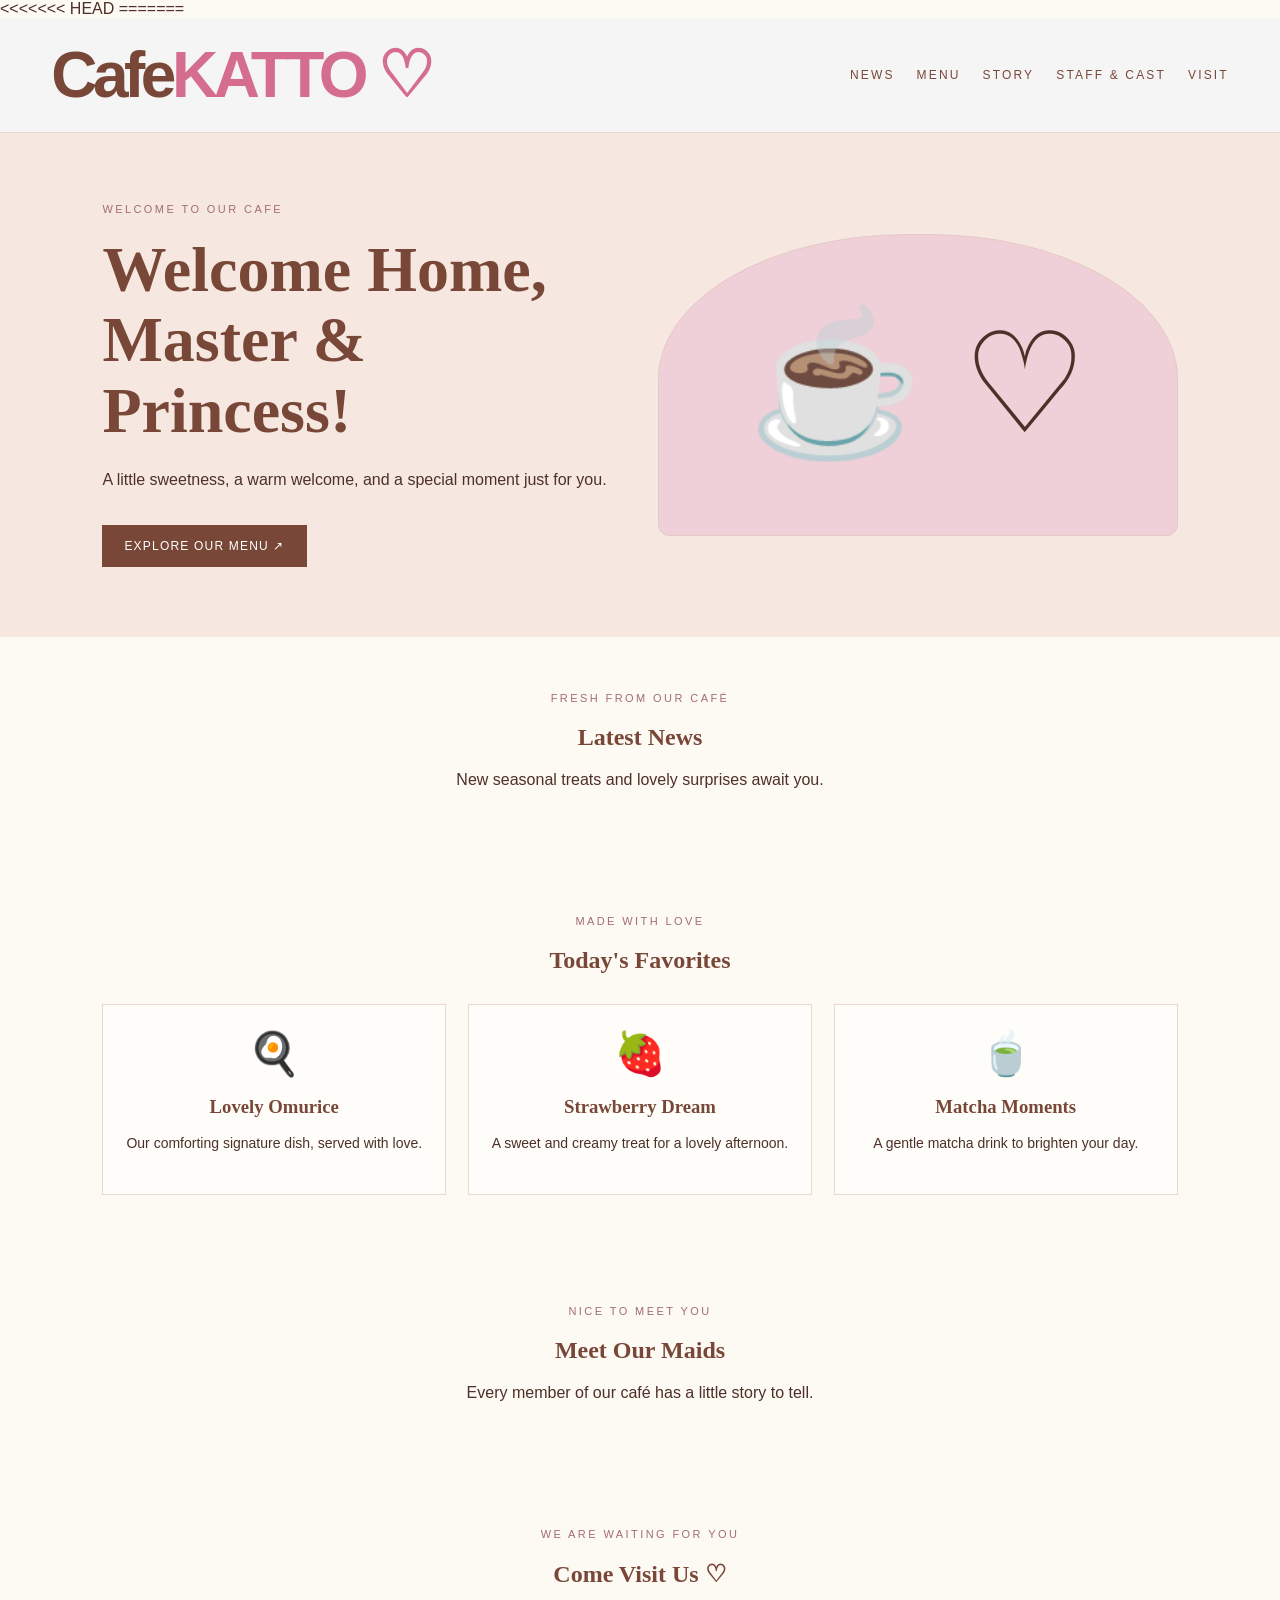
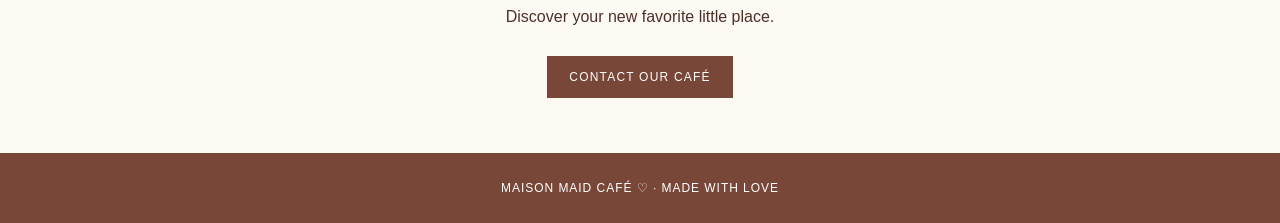
==== index.html @ cae7f797 "Merge branch 'main' of https://github.com/yauraa/Cafe-Blessing # Conflicts: #	index.html" ====
<!DOCTYPE html>
<html lang="en">
<<<<<<< HEAD
  <head>
    <meta charset="UTF-8" />
    <meta http-equiv="X-UA-Compatible" content="IE=edge" />
    <meta name="viewport" content="width=device-width, initial-scale=1.0" />
    <title>Cafe KATTO</title>
=======
<head>
  <meta charset="UTF-8">
  <meta name="viewport" content="width=device-width, initial-scale=1">
  <title>Cafe KATTO — Maid Cafe</title>
  <style>
    :root {
      --cream: #fdf9f3;
      --brown: #784738;
      --pink: #edb7c9;
      --ink: #4d3027;
    }
>>>>>>> 64b0ddad2d485e3324c9fe6bdded0b5579378b98

    * { margin: 0;
  padding: 0;
  box-sizing: border-box;
  outline: none;
  border: none;
  text-decoration: none; }

    html { scroll-behavior: smooth;
    scroll-padding-top: 110px; }

    body {
      margin: 0;
      background: var(--cream);
      color: var(--ink);
      font-family: "Helvetica Neue", Arial, sans-serif;
    }

    header {
      display: flex;
      position: sticky;
      align-items: center;
      justify-content: space-between;
      gap: 28px;
      padding: 20px 4%;
      border-bottom: 1px solid #e8d9cf;
      top: 0;
      z-index: 9999;
      background-color: whitesmoke;
    }

    .logo {
      font-size: clamp(32px, 5vw, 64px);
      font-weight: 800;
      letter-spacing: -0.07em;
      color: var(--brown);
      text-decoration: none;
      white-space: nowrap;
    }

    .logo span { color: #d56e8e; }

    nav {
      display: flex;
      flex-wrap: wrap;
      justify-content: flex-end;
      gap: 14px 22px;
    }

    nav a {
      color: var(--brown);
      text-decoration: none;
      font-size: 12px;
      letter-spacing: 0.18em;
    }

    nav a:hover { color: #d56e8e; }

    .hero {
      display: grid;
      grid-template-columns: 1fr 1fr;
      align-items: center;
      gap: 36px;
      padding: 70px 8%;
      background: #f6e8e0;
    }

    .eyebrow {
      font-size: 11px;
      letter-spacing: 0.22em;
      color: #a36c77;
      text-transform: uppercase;
    }

    h1, h2, h3 {
      color: var(--brown);
      font-family: Georgia, serif;
    }

    h1 {
      font-size: clamp(38px, 5vw, 66px);
      line-height: 1.1;
      margin: 20px 0;
    }

    .hero p 
    { 
    line-height: 1.8;
    font-family: "Yu Gothic",sans-serif;
    font-size: 1rem;
  }

    .button {
      display: inline-block;
      padding: 14px 22px;
      margin-top: 14px;
      background: var(--brown);
      color: white;
      text-decoration: none;
      font-size: 12px;
      letter-spacing: 0.1em;
    }

    .illustration {
      min-height: 300px;
      display: flex;
      align-items: center;
      justify-content: center;
      border: 1px solid #e5c9c5;
      border-radius: 48% 48% 12px 12px;
      background: #efd0d8;
      font-size: clamp(70px, 12vw, 140px);
    }

    section.content {
      padding: 55px 8%;
      text-align: center;
    }

    .cards {
      display: grid;
      grid-template-columns: repeat(3, minmax(0, 1fr));
      gap: 22px;
      margin-top: 30px;
    }

    .card {
      padding: 24px 16px;
      border: 1px solid #e9d9ce;
      background: #fffdf9;
    }

    .card .icon { font-size: 42px; }

    .card h3 { margin-bottom: 8px; }

    .card p {
      font-size: 14px;
      line-height: 1.7;
    }

    footer {
      padding: 28px 20px;
      background: var(--brown);
      color: white;
      text-align: center;
      font-size: 12px;
      letter-spacing: 0.08em;
    }

    @media (max-width: 700px) {
      header {
        flex-direction: column;
        gap: 18px;
      }

      nav { justify-content: center; }

      .hero {
        grid-template-columns: 1fr;
        padding: 42px 6%;
        text-align: center;
      }

      .illustration { min-height: 220px; }

      .cards { grid-template-columns: 1fr; }
    }
  </style>
</head>
<body>
  <header>
    <a class="logo" href="#">Cafe<span>KATTO ♡</span></a>
    <nav aria-label="Main navigation">
      <a href="#news">NEWS</a>
      <a href="#menu">MENU</a>
      <a href="#story">STORY</a>
      <a href="#staff">STAFF & CAST</a>
      <a href="#visit">VISIT</a>
    </nav>
  </header>

  <main>
    <section class="hero" id="story">
      <div>
        <div class="eyebrow">Welcome to our cafe</div>
        <h1>Welcome Home,<br>Master & Princess!</h1>
        <p>A little sweetness, a warm welcome, and a special moment just for you.</p>
        <a class="button" href="#menu">EXPLORE OUR MENU ↗</a>
      </div>
      <div class="illustration" role="img" aria-label="Decorative café illustration">
        ☕ ♡
      </div>
    </section>

    <section class="content" id="news">
      <div class="eyebrow">Fresh from our café</div>
      <h2>Latest News</h2>
      <p>New seasonal treats and lovely surprises await you.</p>
    </section>

    <section class="content" id="menu">
      <div class="eyebrow">Made with love</div>
      <h2>Today's Favorites</h2>
      <div class="cards">
        <article class="card">
          <div class="icon">🍳</div>
          <h3>Lovely Omurice</h3>
          <p>Our comforting signature dish, served with love.</p>
        </article>
        <article class="card">
          <div class="icon">🍓</div>
          <h3>Strawberry Dream</h3>
          <p>A sweet and creamy treat for a lovely afternoon.</p>
        </article>
        <article class="card">
          <div class="icon">🍵</div>
          <h3>Matcha Moments</h3>
          <p>A gentle matcha drink to brighten your day.</p>
        </article>
      </div>
    </section>

    <section class="content" id="staff">
      <div class="eyebrow">Nice to meet you</div>
      <h2>Meet Our Maids</h2>
      <p>Every member of our café has a little story to tell.</p>
    </section>

    <section class="content" id="visit">
      <div class="eyebrow">We are waiting for you</div>
      <h2>Come Visit Us ♡</h2>
      <p>Discover your new favorite little place.</p>
      <a class="button" href="mailto:hello@example.com">CONTACT OUR CAFÉ</a>
    </section>
  </main>

  <footer>
    MAISON MAID CAFÉ ♡ · MADE WITH LOVE
  </footer>
</body>
</html>
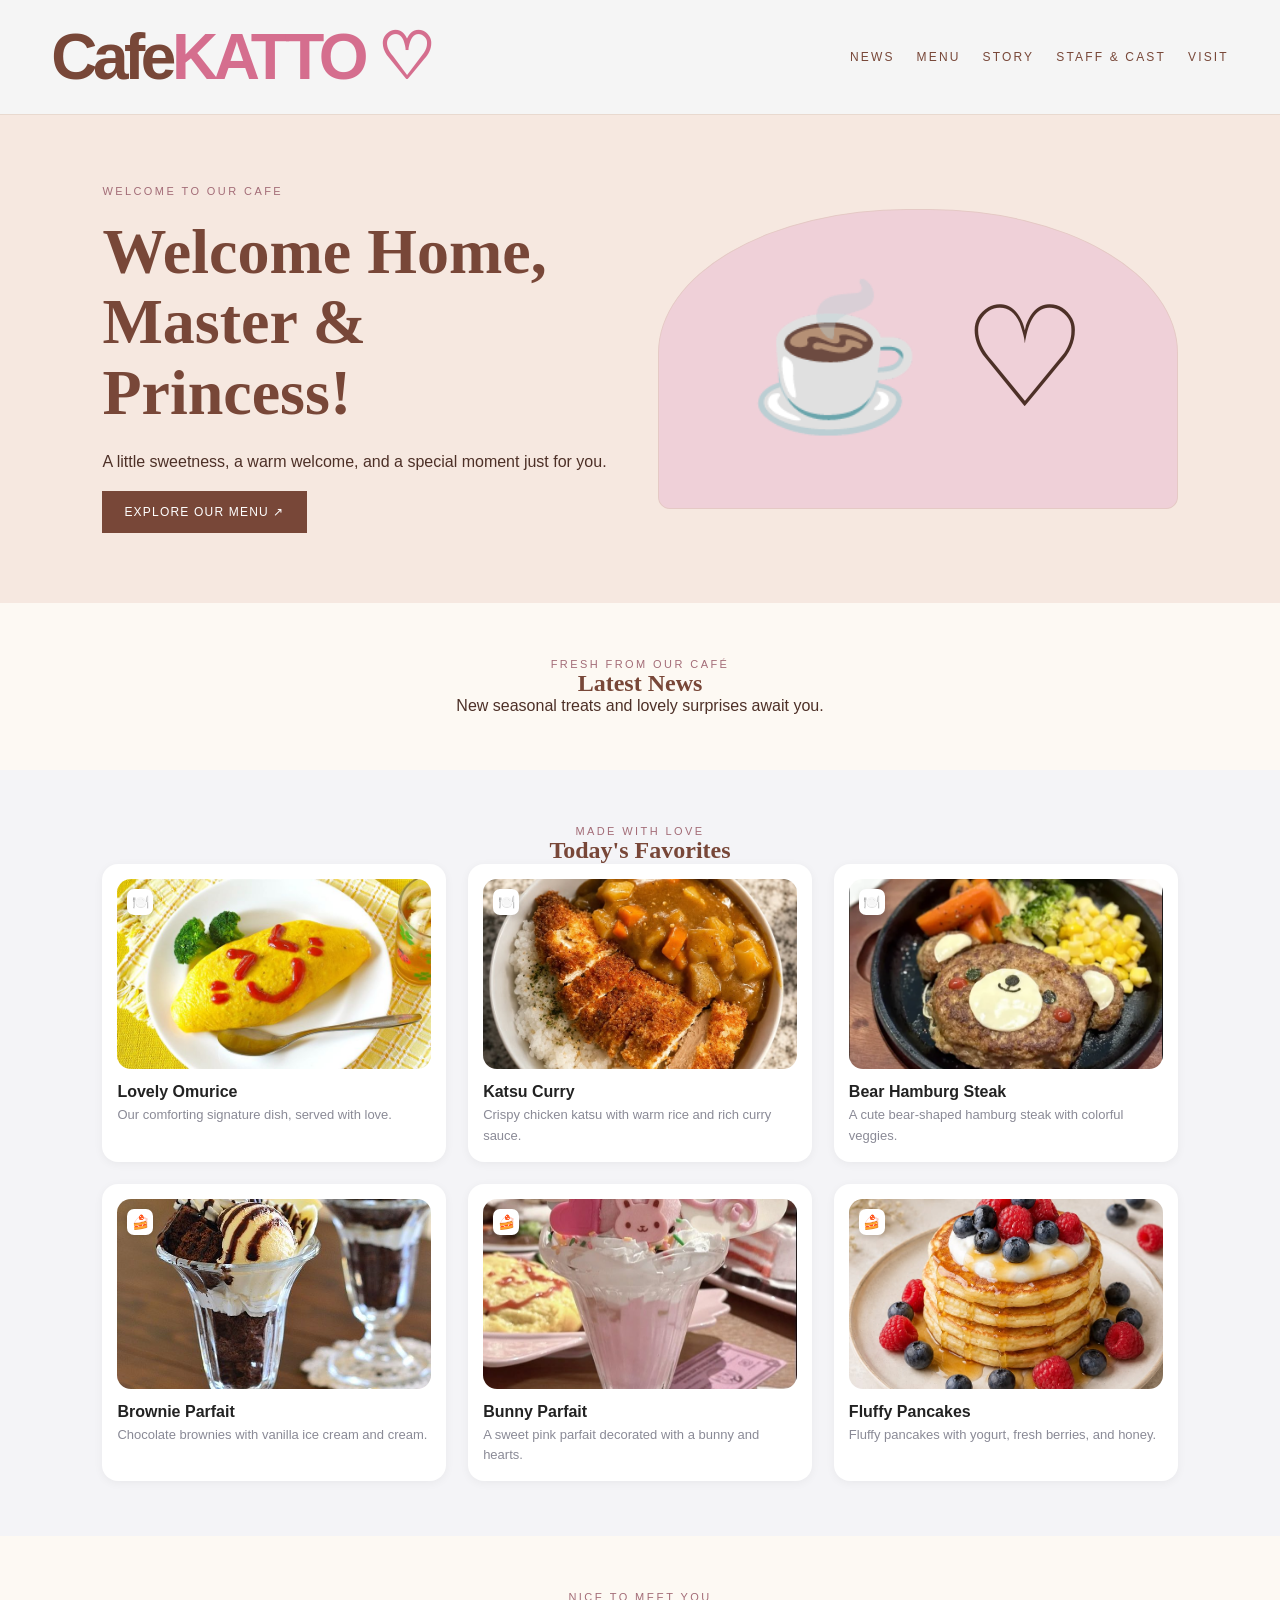
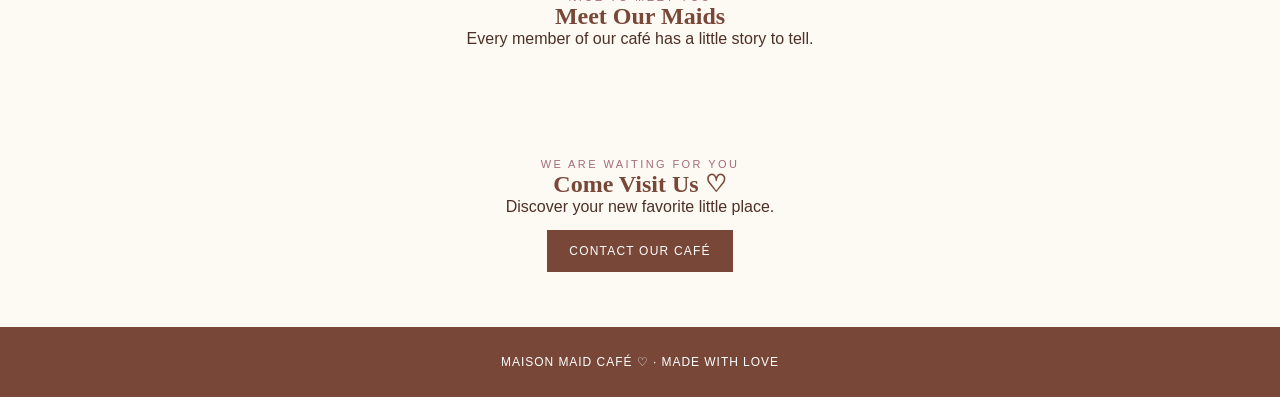
==== commit 026fe7c4: "Pindahkan gambar menu ke folder img dan update tampilan" ====
--- a/index.html
+++ b/index.html
@@ -1,263 +1,447 @@
-<!DOCTYPE html>
+<!doctype html>
 <html lang="en">
-<<<<<<< HEAD
   <head>
     <meta charset="UTF-8" />
-    <meta http-equiv="X-UA-Compatible" content="IE=edge" />
-    <meta name="viewport" content="width=device-width, initial-scale=1.0" />
-    <title>Cafe KATTO</title>
-=======
-<head>
-  <meta charset="UTF-8">
-  <meta name="viewport" content="width=device-width, initial-scale=1">
-  <title>Cafe KATTO — Maid Cafe</title>
-  <style>
-    :root {
-      --cream: #fdf9f3;
-      --brown: #784738;
-      --pink: #edb7c9;
-      --ink: #4d3027;
-    }
->>>>>>> 64b0ddad2d485e3324c9fe6bdded0b5579378b98
-
-    * { margin: 0;
-  padding: 0;
-  box-sizing: border-box;
-  outline: none;
-  border: none;
-  text-decoration: none; }
-
-    html { scroll-behavior: smooth;
-    scroll-padding-top: 110px; }
-
-    body {
-      margin: 0;
-      background: var(--cream);
-      color: var(--ink);
-      font-family: "Helvetica Neue", Arial, sans-serif;
-    }
-
-    header {
-      display: flex;
-      position: sticky;
-      align-items: center;
-      justify-content: space-between;
-      gap: 28px;
-      padding: 20px 4%;
-      border-bottom: 1px solid #e8d9cf;
-      top: 0;
-      z-index: 9999;
-      background-color: whitesmoke;
-    }
-
-    .logo {
-      font-size: clamp(32px, 5vw, 64px);
-      font-weight: 800;
-      letter-spacing: -0.07em;
-      color: var(--brown);
-      text-decoration: none;
-      white-space: nowrap;
-    }
-
-    .logo span { color: #d56e8e; }
-
-    nav {
-      display: flex;
-      flex-wrap: wrap;
-      justify-content: flex-end;
-      gap: 14px 22px;
-    }
-
-    nav a {
-      color: var(--brown);
-      text-decoration: none;
-      font-size: 12px;
-      letter-spacing: 0.18em;
-    }
-
-    nav a:hover { color: #d56e8e; }
-
-    .hero {
-      display: grid;
-      grid-template-columns: 1fr 1fr;
-      align-items: center;
-      gap: 36px;
-      padding: 70px 8%;
-      background: #f6e8e0;
-    }
-
-    .eyebrow {
-      font-size: 11px;
-      letter-spacing: 0.22em;
-      color: #a36c77;
-      text-transform: uppercase;
-    }
-
-    h1, h2, h3 {
-      color: var(--brown);
-      font-family: Georgia, serif;
-    }
-
-    h1 {
-      font-size: clamp(38px, 5vw, 66px);
-      line-height: 1.1;
-      margin: 20px 0;
-    }
-
-    .hero p 
-    { 
-    line-height: 1.8;
-    font-family: "Yu Gothic",sans-serif;
-    font-size: 1rem;
-  }
-
-    .button {
-      display: inline-block;
-      padding: 14px 22px;
-      margin-top: 14px;
-      background: var(--brown);
-      color: white;
-      text-decoration: none;
-      font-size: 12px;
-      letter-spacing: 0.1em;
-    }
-
-    .illustration {
-      min-height: 300px;
-      display: flex;
-      align-items: center;
-      justify-content: center;
-      border: 1px solid #e5c9c5;
-      border-radius: 48% 48% 12px 12px;
-      background: #efd0d8;
-      font-size: clamp(70px, 12vw, 140px);
-    }
-
-    section.content {
-      padding: 55px 8%;
-      text-align: center;
-    }
-
-    .cards {
-      display: grid;
-      grid-template-columns: repeat(3, minmax(0, 1fr));
-      gap: 22px;
-      margin-top: 30px;
-    }
-
-    .card {
-      padding: 24px 16px;
-      border: 1px solid #e9d9ce;
-      background: #fffdf9;
-    }
-
-    .card .icon { font-size: 42px; }
-
-    .card h3 { margin-bottom: 8px; }
-
-    .card p {
-      font-size: 14px;
-      line-height: 1.7;
-    }
-
-    footer {
-      padding: 28px 20px;
-      background: var(--brown);
-      color: white;
-      text-align: center;
-      font-size: 12px;
-      letter-spacing: 0.08em;
-    }
-
-    @media (max-width: 700px) {
+    <meta name="viewport" content="width=device-width, initial-scale=1" />
+    <title>Cafe KATTO — Maid Cafe</title>
+    <style>
+      :root {
+        --cream: #fdf9f3;
+        --brown: #784738;
+        --pink: #edb7c9;
+        --ink: #4d3027;
+      }
+
+      * {
+        margin: 0;
+        padding: 0;
+        box-sizing: border-box;
+        outline: none;
+        border: none;
+        text-decoration: none;
+      }
+
+      html {
+        scroll-behavior: smooth;
+        scroll-padding-top: 110px;
+      }
+
+      body {
+        margin: 0;
+        background: var(--cream);
+        color: var(--ink);
+        font-family: "Helvetica Neue", Arial, sans-serif;
+      }
+
       header {
+        display: flex;
+        position: sticky;
+        align-items: center;
+        justify-content: space-between;
+        gap: 28px;
+        padding: 20px 4%;
+        border-bottom: 1px solid #e8d9cf;
+        top: 0;
+        z-index: 9999;
+        background-color: whitesmoke;
+      }
+
+      .logo {
+        font-size: clamp(32px, 5vw, 64px);
+        font-weight: 800;
+        letter-spacing: -0.07em;
+        color: var(--brown);
+        text-decoration: none;
+        white-space: nowrap;
+      }
+
+      .logo span {
+        color: #d56e8e;
+      }
+
+      nav {
+        display: flex;
+        flex-wrap: wrap;
+        justify-content: flex-end;
+        gap: 14px 22px;
+      }
+
+      nav a {
+        color: var(--brown);
+        text-decoration: none;
+        font-size: 12px;
+        letter-spacing: 0.18em;
+      }
+
+      nav a:hover {
+        color: #d56e8e;
+      }
+
+      .hero {
+        display: grid;
+        grid-template-columns: 1fr 1fr;
+        align-items: center;
+        gap: 36px;
+        padding: 70px 8%;
+        background: #f6e8e0;
+      }
+
+      .eyebrow {
+        font-size: 11px;
+        letter-spacing: 0.22em;
+        color: #a36c77;
+        text-transform: uppercase;
+      }
+
+      h1,
+      h2,
+      h3 {
+        color: var(--brown);
+        font-family: Georgia, serif;
+      }
+
+      h1 {
+        font-size: clamp(38px, 5vw, 66px);
+        line-height: 1.1;
+        margin: 20px 0;
+      }
+
+      .hero p {
+        line-height: 1.8;
+        font-family: "Yu Gothic", sans-serif;
+        font-size: 1rem;
+      }
+
+      .button {
+        display: inline-block;
+        padding: 14px 22px;
+        margin-top: 14px;
+        background: var(--brown);
+        color: white;
+        text-decoration: none;
+        font-size: 12px;
+        letter-spacing: 0.1em;
+      }
+
+      .illustration {
+        min-height: 300px;
+        display: flex;
+        align-items: center;
+        justify-content: center;
+        border: 1px solid #e5c9c5;
+        border-radius: 48% 48% 12px 12px;
+        background: #efd0d8;
+        font-size: clamp(70px, 12vw, 140px);
+      }
+
+      section.content {
+        padding: 55px 8%;
+        text-align: center;
+      }
+
+      .cards {
+        display: grid;
+        grid-template-columns: repeat(3, minmax(0, 1fr));
+        gap: 22px;
+        margin-top: 30px;
+      }
+
+      .card {
+        padding: 24px 16px;
+        border: 1px solid #e9d9ce;
+        background: #fffdf9;
+      }
+
+      .card .icon {
+        font-size: 42px;
+      }
+
+      .card h3 {
+        margin-bottom: 8px;
+      }
+
+      .card p {
+        font-size: 14px;
+        line-height: 1.7;
+      }
+
+      /* ===== Menu Section ===== */
+      #menu {
+        --accent: #f26b3a;
+        background: #f4f4f7;
+      }
+
+      .menu-tabs {
+        display: flex;
+        gap: 26px;
+        max-width: 1100px;
+        margin: 28px auto 26px;
+        border-bottom: 1px solid #e0e0e6;
+      }
+
+      .menu-tab {
+        margin-bottom: -1px;
+        padding: 0 2px 10px;
+        border: 0;
+        border-bottom: 2px solid transparent;
+        background: none;
+        color: #9a9aa6;
+        font: inherit;
+        font-size: 14px;
+        font-weight: 600;
+        cursor: pointer;
+        transition: 0.2s;
+      }
+
+      .menu-tab:hover {
+        color: #222;
+      }
+
+      .menu-tab.active {
+        border-bottom-color: #222;
+        color: #222;
+      }
+
+      .menu-grid {
+        display: grid;
+        grid-template-columns: repeat(auto-fit, minmax(260px, 1fr));
+        gap: 22px;
+        max-width: 1100px;
+        margin: 0 auto;
+      }
+
+      .menu-item {
+        display: flex;
         flex-direction: column;
-        gap: 18px;
-      }
-
-      nav { justify-content: center; }
-
-      .hero {
-        grid-template-columns: 1fr;
-        padding: 42px 6%;
+        padding: 14px;
+        border: 1.5px solid transparent;
+        border-radius: 16px;
+        background: #fff;
+        box-shadow: 0 2px 10px rgba(0, 0, 0, 0.05);
+        text-align: left;
+        transition: 0.3s;
+      }
+
+      .menu-item:hover {
+        transform: translateY(-6px);
+        border-color: var(--accent);
+        box-shadow: 0 14px 30px rgba(242, 107, 58, 0.18);
+      }
+
+      .menu-item-img {
+        position: relative;
+        height: 190px;
+        margin-bottom: 14px;
+        border-radius: 14px;
+        background: #eeeef2;
+        overflow: hidden;
+      }
+
+      .menu-item-img img {
+        display: block;
+        width: 100%;
+        height: 100%;
+        object-fit: cover;
+        transition: transform 0.5s;
+      }
+
+      .menu-item:hover .menu-item-img img {
+        transform: scale(1.07);
+      }
+
+      .menu-badge {
+        position: absolute;
+        top: 10px;
+        left: 10px;
+        z-index: 1;
+        display: flex;
+        align-items: center;
+        justify-content: center;
+        width: 26px;
+        height: 26px;
+        border-radius: 7px;
+        background: #fff;
+        box-shadow: 0 2px 6px rgba(0, 0, 0, 0.15);
+        font-size: 14px;
+      }
+
+      #menu .menu-name {
+        margin-bottom: 4px;
+        color: #222;
+        font-family: inherit;
+        font-size: 16px;
+        font-weight: 700;
+      }
+
+      .menu-desc {
+        color: #8a8a96;
+        font-size: 13px;
+        line-height: 1.6;
+      }
+      /* ===== End Menu Section ===== */
+
+      footer {
+        padding: 28px 20px;
+        background: var(--brown);
+        color: white;
         text-align: center;
-      }
-
-      .illustration { min-height: 220px; }
-
-      .cards { grid-template-columns: 1fr; }
-    }
-  </style>
-</head>
-<body>
-  <header>
-    <a class="logo" href="#">Cafe<span>KATTO ♡</span></a>
-    <nav aria-label="Main navigation">
-      <a href="#news">NEWS</a>
-      <a href="#menu">MENU</a>
-      <a href="#story">STORY</a>
-      <a href="#staff">STAFF & CAST</a>
-      <a href="#visit">VISIT</a>
-    </nav>
-  </header>
-
-  <main>
-    <section class="hero" id="story">
-      <div>
-        <div class="eyebrow">Welcome to our cafe</div>
-        <h1>Welcome Home,<br>Master & Princess!</h1>
-        <p>A little sweetness, a warm welcome, and a special moment just for you.</p>
-        <a class="button" href="#menu">EXPLORE OUR MENU ↗</a>
-      </div>
-      <div class="illustration" role="img" aria-label="Decorative café illustration">
-        ☕ ♡
-      </div>
-    </section>
-
-    <section class="content" id="news">
-      <div class="eyebrow">Fresh from our café</div>
-      <h2>Latest News</h2>
-      <p>New seasonal treats and lovely surprises await you.</p>
-    </section>
-
-    <section class="content" id="menu">
-      <div class="eyebrow">Made with love</div>
-      <h2>Today's Favorites</h2>
-      <div class="cards">
-        <article class="card">
-          <div class="icon">🍳</div>
-          <h3>Lovely Omurice</h3>
-          <p>Our comforting signature dish, served with love.</p>
-        </article>
-        <article class="card">
-          <div class="icon">🍓</div>
-          <h3>Strawberry Dream</h3>
-          <p>A sweet and creamy treat for a lovely afternoon.</p>
-        </article>
-        <article class="card">
-          <div class="icon">🍵</div>
-          <h3>Matcha Moments</h3>
-          <p>A gentle matcha drink to brighten your day.</p>
-        </article>
-      </div>
-    </section>
-
-    <section class="content" id="staff">
-      <div class="eyebrow">Nice to meet you</div>
-      <h2>Meet Our Maids</h2>
-      <p>Every member of our café has a little story to tell.</p>
-    </section>
-
-    <section class="content" id="visit">
-      <div class="eyebrow">We are waiting for you</div>
-      <h2>Come Visit Us ♡</h2>
-      <p>Discover your new favorite little place.</p>
-      <a class="button" href="mailto:hello@example.com">CONTACT OUR CAFÉ</a>
-    </section>
-  </main>
-
-  <footer>
-    MAISON MAID CAFÉ ♡ · MADE WITH LOVE
-  </footer>
-</body>
-</html>+        font-size: 12px;
+        letter-spacing: 0.08em;
+      }
+
+      @media (max-width: 700px) {
+        header {
+          flex-direction: column;
+          gap: 18px;
+        }
+
+        nav {
+          justify-content: center;
+        }
+
+        .hero {
+          grid-template-columns: 1fr;
+          padding: 42px 6%;
+          text-align: center;
+        }
+
+        .illustration {
+          min-height: 220px;
+        }
+
+        .cards {
+          grid-template-columns: 1fr;
+        }
+      }
+    </style>
+  </head>
+  <body>
+    <header>
+      <a class="logo" href="#">Cafe<span>KATTO ♡</span></a>
+      <nav aria-label="Main navigation">
+        <a href="#news">NEWS</a>
+        <a href="#menu">MENU</a>
+        <a href="#story">STORY</a>
+        <a href="#staff">STAFF & CAST</a>
+        <a href="#visit">VISIT</a>
+      </nav>
+    </header>
+
+    <main>
+      <section class="hero" id="story">
+        <div>
+          <div class="eyebrow">Welcome to our cafe</div>
+          <h1>Welcome Home,<br />Master & Princess!</h1>
+          <p>
+            A little sweetness, a warm welcome, and a special moment just for
+            you.
+          </p>
+          <a class="button" href="#menu">EXPLORE OUR MENU ↗</a>
+        </div>
+        <div
+          class="illustration"
+          role="img"
+          aria-label="Decorative café illustration"
+        >
+          ☕ ♡
+        </div>
+      </section>
+
+      <section class="content" id="news">
+        <div class="eyebrow">Fresh from our café</div>
+        <h2>Latest News</h2>
+        <p>New seasonal treats and lovely surprises await you.</p>
+      </section>
+
+      <!-- menu section start -->
+      <section class="content" id="menu">
+        <div class="eyebrow">Made with love</div>
+        <h2>Today's Favorites</h2>
+
+        <div class="menu-grid">
+          <article class="menu-item">
+            <div class="menu-item-img">
+              <span class="menu-badge">🍽️</span>
+              <img src="img/omurice.jpg" alt="Omurice" />
+            </div>
+            <h3 class="menu-name">Lovely Omurice</h3>
+            <p class="menu-desc">
+              Our comforting signature dish, served with love.
+            </p>
+          </article>
+
+          <article class="menu-item">
+            <div class="menu-item-img">
+              <span class="menu-badge">🍽️</span>
+              <img src="img/katsu-curry.jpg" alt="Katsu Curry" />
+            </div>
+            <h3 class="menu-name">Katsu Curry</h3>
+            <p class="menu-desc">
+              Crispy chicken katsu with warm rice and rich curry sauce.
+            </p>
+          </article>
+
+          <article class="menu-item">
+            <div class="menu-item-img">
+              <span class="menu-badge">🍽️</span>
+              <img src="img/hamburg-steak.png" alt="Bear Hamburg Steak" />
+            </div>
+            <h3 class="menu-name">Bear Hamburg Steak</h3>
+            <p class="menu-desc">
+              A cute bear-shaped hamburg steak with colorful veggies.
+            </p>
+          </article>
+
+          <article class="menu-item">
+            <div class="menu-item-img">
+              <span class="menu-badge">🍰</span>
+              <img src="img/brownie-parfait.jpg" alt="Brownie Parfait" />
+            </div>
+            <h3 class="menu-name">Brownie Parfait</h3>
+            <p class="menu-desc">
+              Chocolate brownies with vanilla ice cream and cream.
+            </p>
+          </article>
+
+          <article class="menu-item">
+            <div class="menu-item-img">
+              <span class="menu-badge">🍰</span>
+              <img src="img/bunny-parfait.jpg" alt="Bunny Parfait" />
+            </div>
+            <h3 class="menu-name">Bunny Parfait</h3>
+            <p class="menu-desc">
+              A sweet pink parfait decorated with a bunny and hearts.
+            </p>
+          </article>
+
+          <article class="menu-item">
+            <div class="menu-item-img">
+              <span class="menu-badge">🍰</span>
+              <img src="img/pancakes.jpg" alt="Fluffy Pancakes" />
+            </div>
+            <h3 class="menu-name">Fluffy Pancakes</h3>
+            <p class="menu-desc">
+              Fluffy pancakes with yogurt, fresh berries, and honey.
+            </p>
+          </article>
+        </div>
+      </section>
+      <!-- menu section end -->
+
+      <section class="content" id="staff">
+        <div class="eyebrow">Nice to meet you</div>
+        <h2>Meet Our Maids</h2>
+        <p>Every member of our café has a little story to tell.</p>
+      </section>
+
+      <section class="content" id="visit">
+        <div class="eyebrow">We are waiting for you</div>
+        <h2>Come Visit Us ♡</h2>
+        <p>Discover your new favorite little place.</p>
+        <a class="button" href="mailto:hello@example.com">CONTACT OUR CAFÉ</a>
+      </section>
+    </main>
+
+    <footer>MAISON MAID CAFÉ ♡ · MADE WITH LOVE</footer>
+  </body>
+</html>
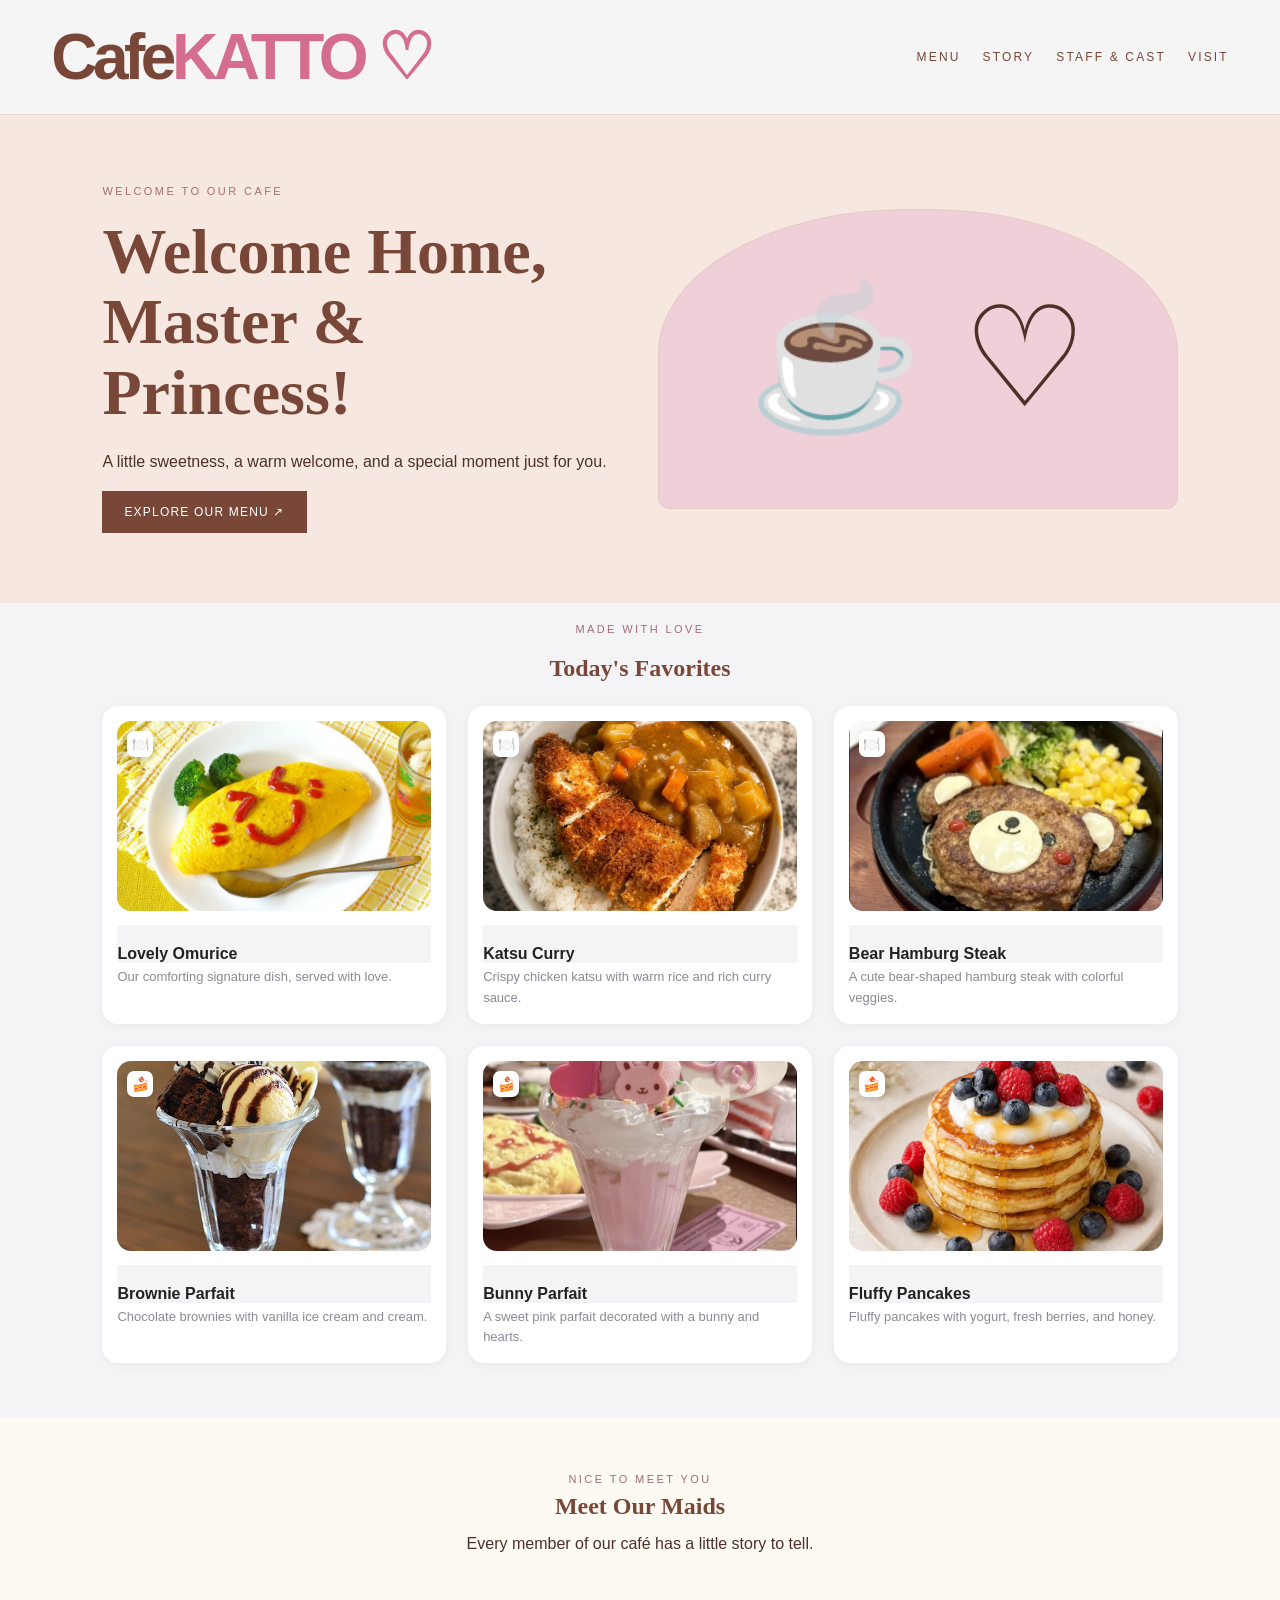
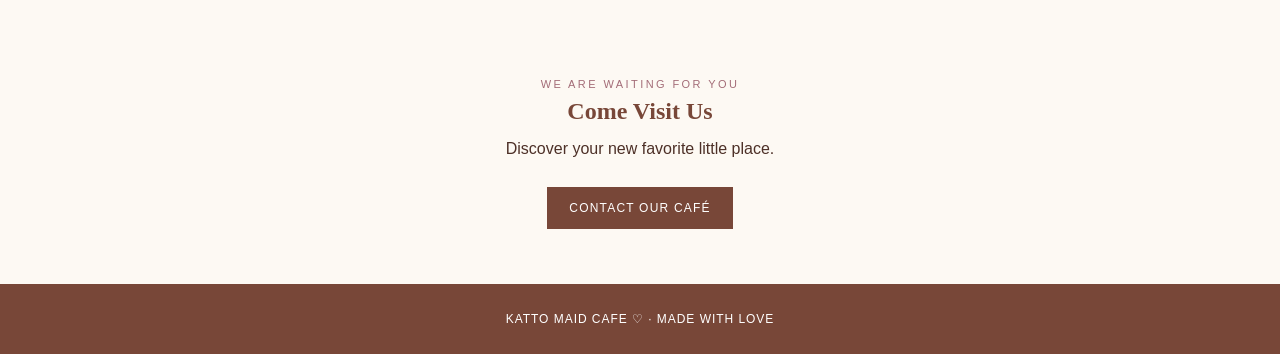
==== commit 933632ca: "Rapihin posisi" ====
--- a/index.html
+++ b/index.html
@@ -23,7 +23,7 @@
 
       html {
         scroll-behavior: smooth;
-        scroll-padding-top: 110px;
+        scroll-padding-top: 80px;
       }
 
       body {
@@ -91,6 +91,7 @@
         letter-spacing: 0.22em;
         color: #a36c77;
         text-transform: uppercase;
+        margin-bottom: 8px;
       }
 
       h1,
@@ -138,6 +139,15 @@
         padding: 55px 8%;
         text-align: center;
       }
+      section.content.h2{
+        margin-bottom: 14px;
+      }
+      section.content.button{
+        margin-top: 24px;
+      }
+      section.content p{
+        line-height: 3;
+      }
 
       .cards {
         display: grid;
@@ -169,6 +179,16 @@
       #menu {
         --accent: #f26b3a;
         background: #f4f4f7;
+        padding-top: 20px;
+      }
+      #menu h2{
+        margin-bottom: 24px;
+        margin-top: 20px;
+      }
+      #menu h3{
+        --accent: #f26b3a;
+        background: #f4f4f7;
+        padding-top: 20px;
       }
 
       .menu-tabs {
@@ -240,8 +260,9 @@
       .menu-item-img img {
         display: block;
         width: 100%;
-        height: 100%;
+        height: 190px;
         object-fit: cover;
+        object-position: center;
         transition: transform 0.5s;
       }
 
@@ -319,7 +340,6 @@
     <header>
       <a class="logo" href="#">Cafe<span>KATTO ♡</span></a>
       <nav aria-label="Main navigation">
-        <a href="#news">NEWS</a>
         <a href="#menu">MENU</a>
         <a href="#story">STORY</a>
         <a href="#staff">STAFF & CAST</a>
@@ -347,12 +367,6 @@
         </div>
       </section>
 
-      <section class="content" id="news">
-        <div class="eyebrow">Fresh from our café</div>
-        <h2>Latest News</h2>
-        <p>New seasonal treats and lovely surprises await you.</p>
-      </section>
-
       <!-- menu section start -->
       <section class="content" id="menu">
         <div class="eyebrow">Made with love</div>
@@ -365,9 +379,9 @@
               <img src="img/omurice.jpg" alt="Omurice" />
             </div>
             <h3 class="menu-name">Lovely Omurice</h3>
-            <p class="menu-desc">
+            <p2 class="menu-desc">
               Our comforting signature dish, served with love.
-            </p>
+            </p2>
           </article>
 
           <article class="menu-item">
@@ -376,9 +390,9 @@
               <img src="img/katsu-curry.jpg" alt="Katsu Curry" />
             </div>
             <h3 class="menu-name">Katsu Curry</h3>
-            <p class="menu-desc">
+            <p2 class="menu-desc">
               Crispy chicken katsu with warm rice and rich curry sauce.
-            </p>
+            </p2>
           </article>
 
           <article class="menu-item">
@@ -387,9 +401,9 @@
               <img src="img/hamburg-steak.png" alt="Bear Hamburg Steak" />
             </div>
             <h3 class="menu-name">Bear Hamburg Steak</h3>
-            <p class="menu-desc">
+            <p2 class="menu-desc">
               A cute bear-shaped hamburg steak with colorful veggies.
-            </p>
+            </p2>
           </article>
 
           <article class="menu-item">
@@ -398,9 +412,9 @@
               <img src="img/brownie-parfait.jpg" alt="Brownie Parfait" />
             </div>
             <h3 class="menu-name">Brownie Parfait</h3>
-            <p class="menu-desc">
+            <p2 class="menu-desc">
               Chocolate brownies with vanilla ice cream and cream.
-            </p>
+            </p2>
           </article>
 
           <article class="menu-item">
@@ -409,9 +423,9 @@
               <img src="img/bunny-parfait.jpg" alt="Bunny Parfait" />
             </div>
             <h3 class="menu-name">Bunny Parfait</h3>
-            <p class="menu-desc">
+            <p2 class="menu-desc">
               A sweet pink parfait decorated with a bunny and hearts.
-            </p>
+            </p2>
           </article>
 
           <article class="menu-item">
@@ -420,14 +434,18 @@
               <img src="img/pancakes.jpg" alt="Fluffy Pancakes" />
             </div>
             <h3 class="menu-name">Fluffy Pancakes</h3>
-            <p class="menu-desc">
+            <p2 class="menu-desc">
               Fluffy pancakes with yogurt, fresh berries, and honey.
-            </p>
+            </p2>
           </article>
         </div>
       </section>
       <!-- menu section end -->
-
+       <article class="datadiri">
+        <div class="data">
+          
+        </div>
+       </article>
       <section class="content" id="staff">
         <div class="eyebrow">Nice to meet you</div>
         <h2>Meet Our Maids</h2>
@@ -436,12 +454,12 @@
 
       <section class="content" id="visit">
         <div class="eyebrow">We are waiting for you</div>
-        <h2>Come Visit Us ♡</h2>
+        <h2>Come Visit Us </h2>
         <p>Discover your new favorite little place.</p>
         <a class="button" href="mailto:hello@example.com">CONTACT OUR CAFÉ</a>
       </section>
     </main>
 
-    <footer>MAISON MAID CAFÉ ♡ · MADE WITH LOVE</footer>
+    <footer>KATTO MAID CAFE ♡ · MADE WITH LOVE</footer>
   </body>
 </html>
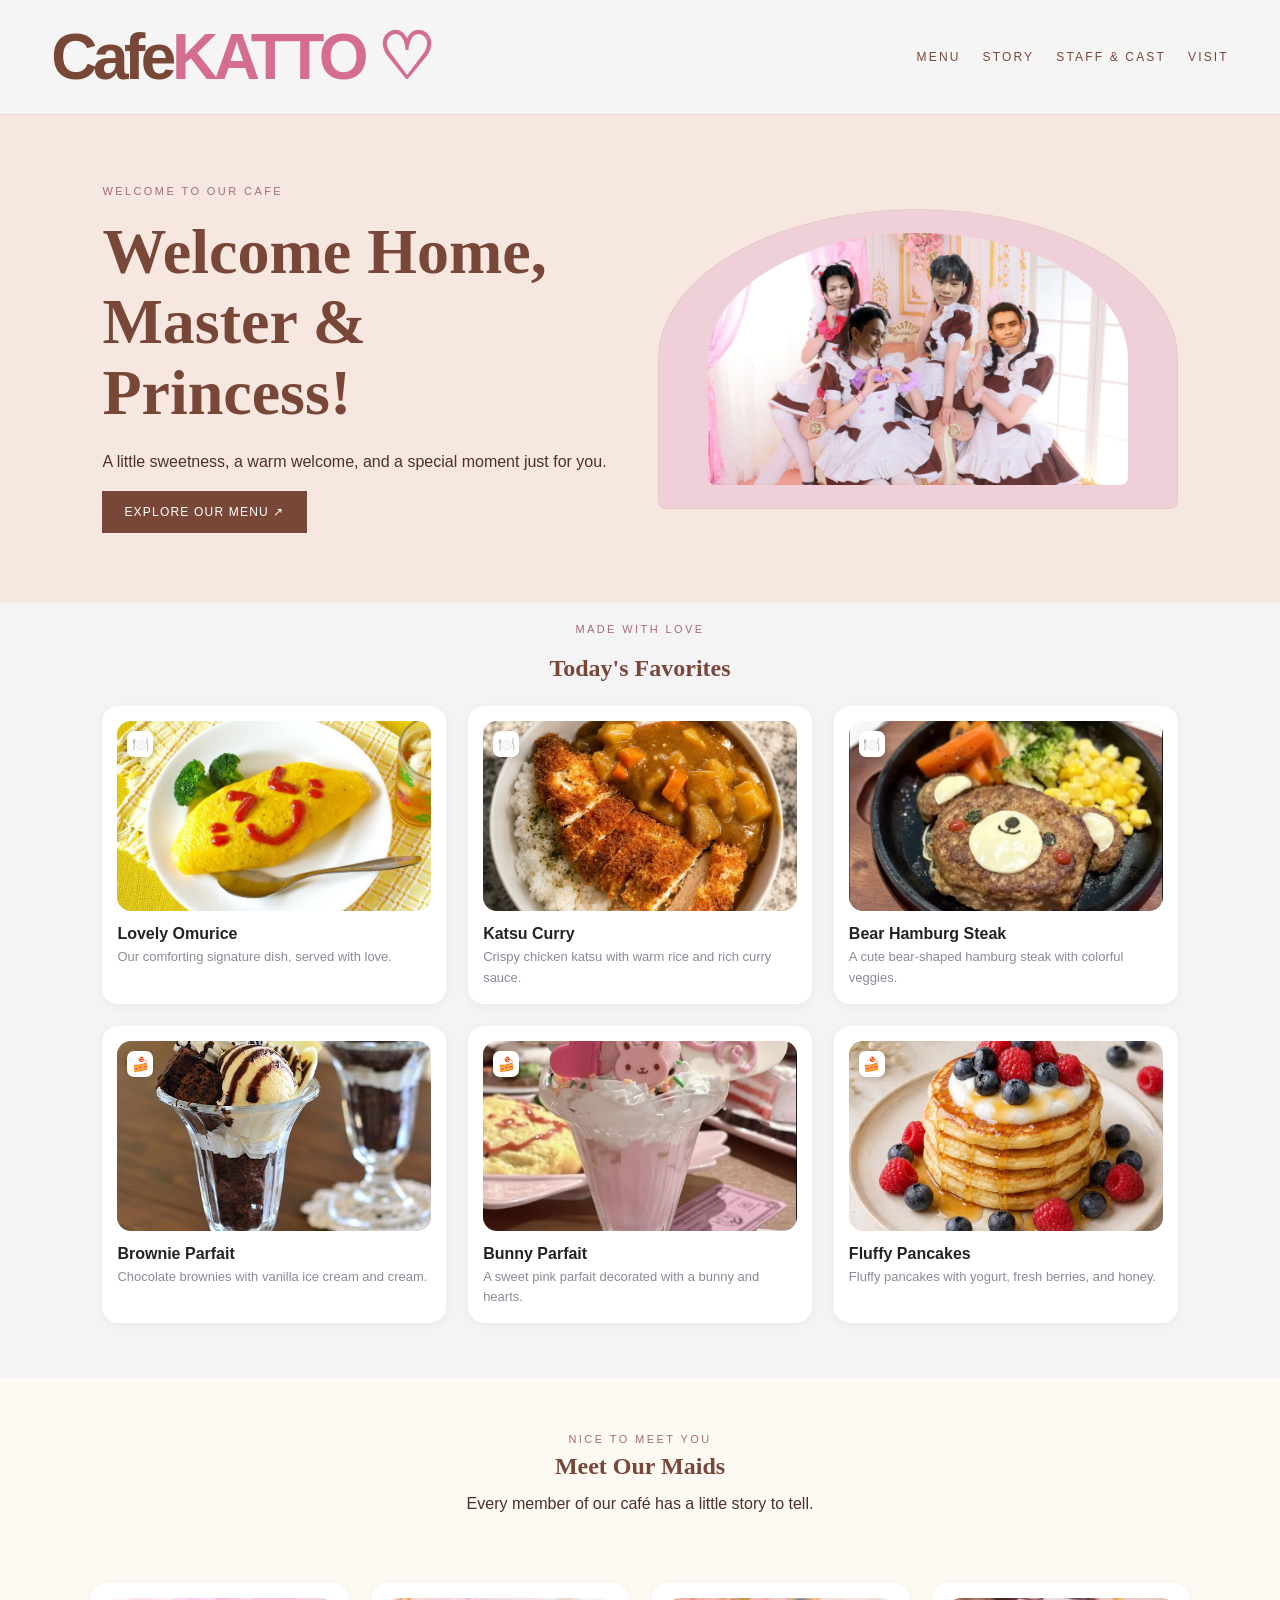
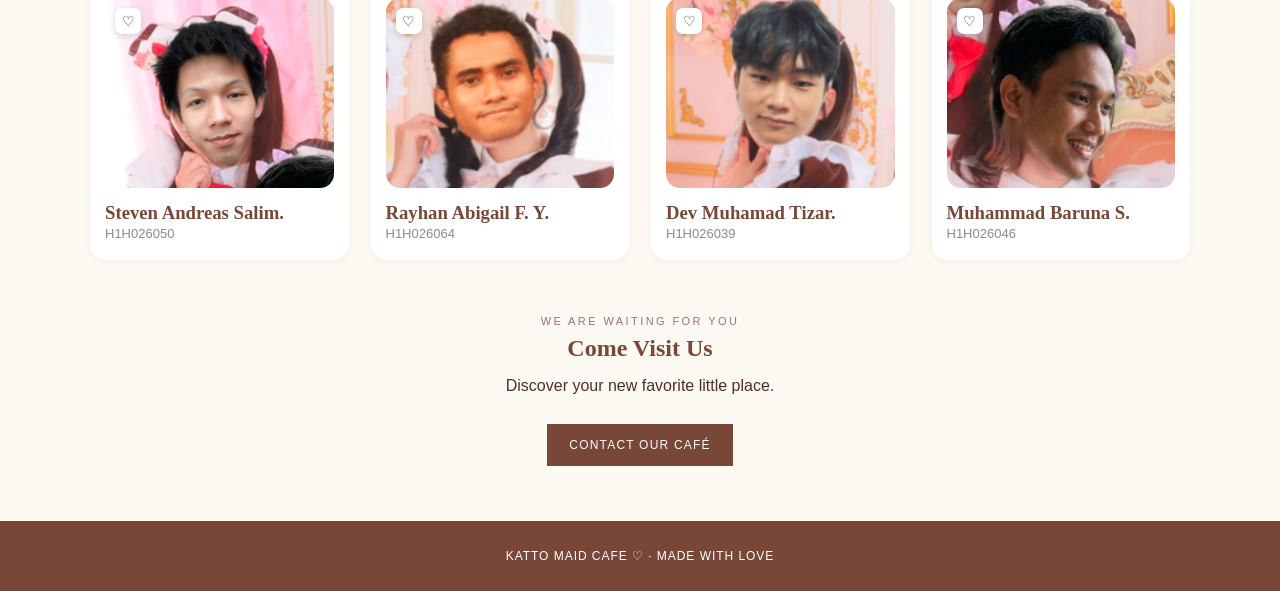
==== commit 45fe1d26: "Final Product" ====
--- a/index.html
+++ b/index.html
@@ -130,9 +130,17 @@
         align-items: center;
         justify-content: center;
         border: 1px solid #e5c9c5;
-        border-radius: 48% 48% 12px 12px;
+        border-radius: 120% 120% 18px 18px;
         background: #efd0d8;
         font-size: clamp(70px, 12vw, 140px);
+      }
+      .illustration img{
+        display: block;
+        width: 100%;
+        max-width: 420px;
+        height: auto;
+        object-fit: cover;
+        border-radius: inherit;
       }
 
       section.content {
@@ -187,8 +195,8 @@
       }
       #menu h3{
         --accent: #f26b3a;
-        background: #f4f4f7;
-        padding-top: 20px;
+        background: none;
+        padding-top: 0;
       }
 
       .menu-tabs {
@@ -309,6 +317,13 @@
         font-size: 12px;
         letter-spacing: 0.08em;
       }
+      .staff-grid {
+  display: grid;
+  grid-template-columns: repeat(4, minmax(0, 1fr));
+  gap: 22px;
+  max-width: 1100px;
+  margin: 0 auto;
+}
 
       @media (max-width: 700px) {
         header {
@@ -363,7 +378,7 @@
           role="img"
           aria-label="Decorative café illustration"
         >
-          ☕ ♡
+          <img src="img/fuwafuwa.png";/>
         </div>
       </section>
 
@@ -441,16 +456,51 @@
         </div>
       </section>
       <!-- menu section end -->
-       <article class="datadiri">
-        <div class="data">
-          
-        </div>
-       </article>
+
       <section class="content" id="staff">
         <div class="eyebrow">Nice to meet you</div>
         <h2>Meet Our Maids</h2>
         <p>Every member of our café has a little story to tell.</p>
       </section>
+
+      <div class="staff-grid">
+    <article class="menu-item">
+      <div class="menu-item-img">
+        <span class="menu-badge">♡</span>
+        <img src="img/stipen.png" alt="Nama 1" />
+      </div>
+      <h3 class="menu-name">Steven Andreas Salim.</h3>
+      <p class="menu-desc">H1H026050</p>
+    </article>
+
+    <article class="menu-item">
+      <div class="menu-item-img">
+        <span class="menu-badge">♡</span>
+        <img src="img/ambando.png" alt="Nama 2" />
+      </div>
+      <h3 class="menu-name">Rayhan Abigail F. Y.</h3>
+      <p class="menu-desc">H1H026064</p>
+    </article>
+
+    <article class="menu-item">
+      <div class="menu-item-img">
+        <span class="menu-badge">♡</span>
+        <img src="img/dev.png" alt="Nama 3" />
+      </div>
+      <h3 class="menu-name">Dev Muhamad Tizar.</h3>
+      <p class="menu-desc">H1H026039</p>
+    </article>
+
+    <article class="menu-item">
+      <div class="menu-item-img">
+        <span class="menu-badge">♡</span>
+        <img src="img/baruna.png" alt="Nama 4" />
+      </div>
+      <h3 class="menu-name">Muhammad Baruna S.</h3>
+      <p class="menu-desc">H1H026046</p>
+    </article>
+  </div>
+</section>
 
       <section class="content" id="visit">
         <div class="eyebrow">We are waiting for you</div>
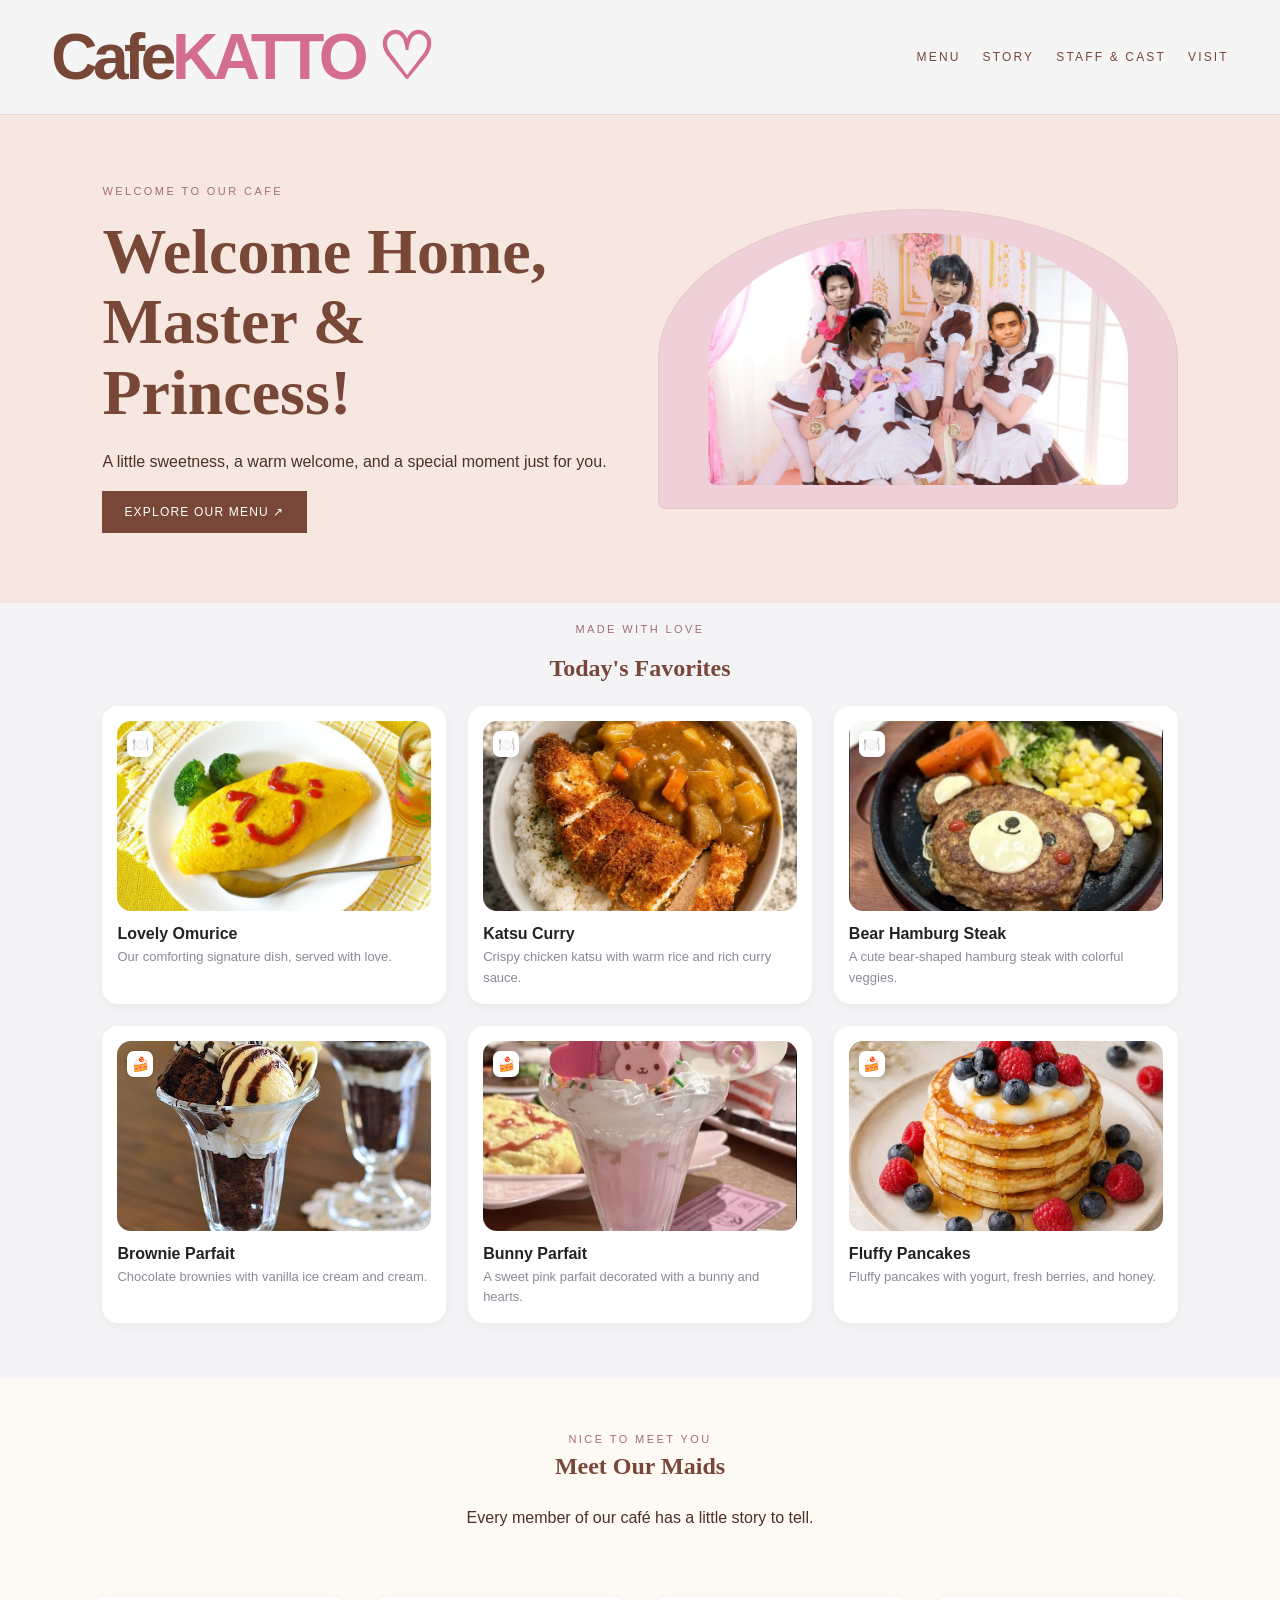
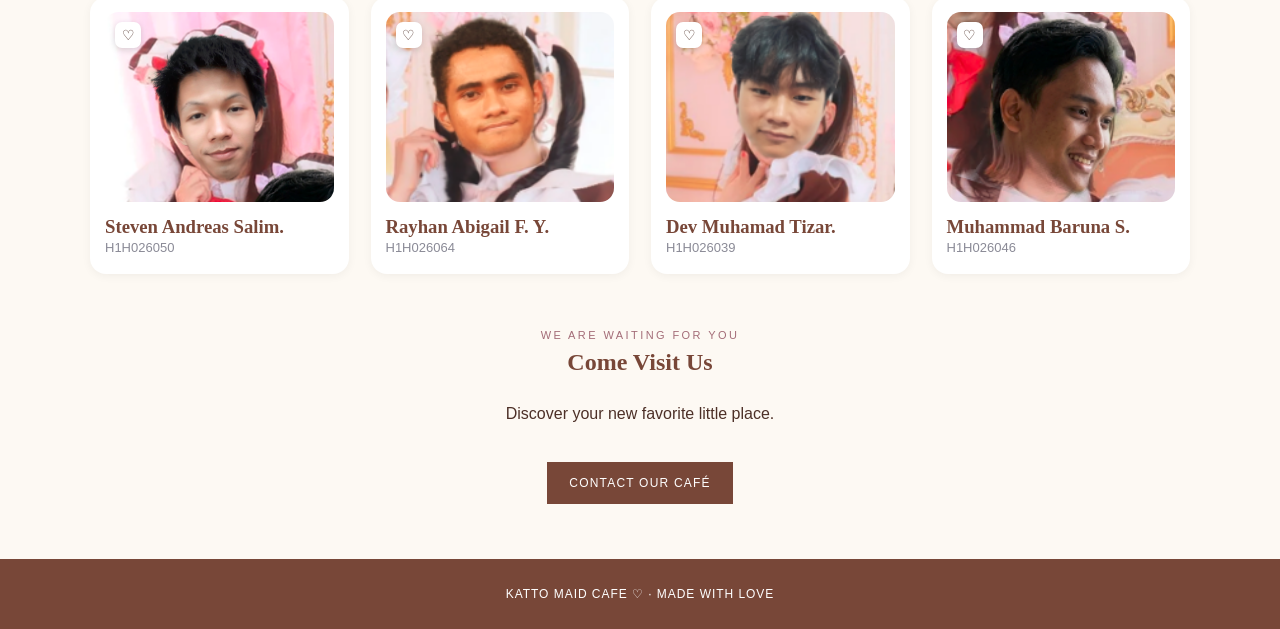
==== commit 1f6652c4: "Mindahin CSS inline ke style.css terus dihubungin dengan link" ====
--- a/index.html
+++ b/index.html
@@ -3,353 +3,8 @@
   <head>
     <meta charset="UTF-8" />
     <meta name="viewport" content="width=device-width, initial-scale=1" />
-    <title>Cafe KATTO — Maid Cafe</title>
-    <style>
-      :root {
-        --cream: #fdf9f3;
-        --brown: #784738;
-        --pink: #edb7c9;
-        --ink: #4d3027;
-      }
-
-      * {
-        margin: 0;
-        padding: 0;
-        box-sizing: border-box;
-        outline: none;
-        border: none;
-        text-decoration: none;
-      }
-
-      html {
-        scroll-behavior: smooth;
-        scroll-padding-top: 80px;
-      }
-
-      body {
-        margin: 0;
-        background: var(--cream);
-        color: var(--ink);
-        font-family: "Helvetica Neue", Arial, sans-serif;
-      }
-
-      header {
-        display: flex;
-        position: sticky;
-        align-items: center;
-        justify-content: space-between;
-        gap: 28px;
-        padding: 20px 4%;
-        border-bottom: 1px solid #e8d9cf;
-        top: 0;
-        z-index: 9999;
-        background-color: whitesmoke;
-      }
-
-      .logo {
-        font-size: clamp(32px, 5vw, 64px);
-        font-weight: 800;
-        letter-spacing: -0.07em;
-        color: var(--brown);
-        text-decoration: none;
-        white-space: nowrap;
-      }
-
-      .logo span {
-        color: #d56e8e;
-      }
-
-      nav {
-        display: flex;
-        flex-wrap: wrap;
-        justify-content: flex-end;
-        gap: 14px 22px;
-      }
-
-      nav a {
-        color: var(--brown);
-        text-decoration: none;
-        font-size: 12px;
-        letter-spacing: 0.18em;
-      }
-
-      nav a:hover {
-        color: #d56e8e;
-      }
-
-      .hero {
-        display: grid;
-        grid-template-columns: 1fr 1fr;
-        align-items: center;
-        gap: 36px;
-        padding: 70px 8%;
-        background: #f6e8e0;
-      }
-
-      .eyebrow {
-        font-size: 11px;
-        letter-spacing: 0.22em;
-        color: #a36c77;
-        text-transform: uppercase;
-        margin-bottom: 8px;
-      }
-
-      h1,
-      h2,
-      h3 {
-        color: var(--brown);
-        font-family: Georgia, serif;
-      }
-
-      h1 {
-        font-size: clamp(38px, 5vw, 66px);
-        line-height: 1.1;
-        margin: 20px 0;
-      }
-
-      .hero p {
-        line-height: 1.8;
-        font-family: "Yu Gothic", sans-serif;
-        font-size: 1rem;
-      }
-
-      .button {
-        display: inline-block;
-        padding: 14px 22px;
-        margin-top: 14px;
-        background: var(--brown);
-        color: white;
-        text-decoration: none;
-        font-size: 12px;
-        letter-spacing: 0.1em;
-      }
-
-      .illustration {
-        min-height: 300px;
-        display: flex;
-        align-items: center;
-        justify-content: center;
-        border: 1px solid #e5c9c5;
-        border-radius: 120% 120% 18px 18px;
-        background: #efd0d8;
-        font-size: clamp(70px, 12vw, 140px);
-      }
-      .illustration img{
-        display: block;
-        width: 100%;
-        max-width: 420px;
-        height: auto;
-        object-fit: cover;
-        border-radius: inherit;
-      }
-
-      section.content {
-        padding: 55px 8%;
-        text-align: center;
-      }
-      section.content.h2{
-        margin-bottom: 14px;
-      }
-      section.content.button{
-        margin-top: 24px;
-      }
-      section.content p{
-        line-height: 3;
-      }
-
-      .cards {
-        display: grid;
-        grid-template-columns: repeat(3, minmax(0, 1fr));
-        gap: 22px;
-        margin-top: 30px;
-      }
-
-      .card {
-        padding: 24px 16px;
-        border: 1px solid #e9d9ce;
-        background: #fffdf9;
-      }
-
-      .card .icon {
-        font-size: 42px;
-      }
-
-      .card h3 {
-        margin-bottom: 8px;
-      }
-
-      .card p {
-        font-size: 14px;
-        line-height: 1.7;
-      }
-
-      /* ===== Menu Section ===== */
-      #menu {
-        --accent: #f26b3a;
-        background: #f4f4f7;
-        padding-top: 20px;
-      }
-      #menu h2{
-        margin-bottom: 24px;
-        margin-top: 20px;
-      }
-      #menu h3{
-        --accent: #f26b3a;
-        background: none;
-        padding-top: 0;
-      }
-
-      .menu-tabs {
-        display: flex;
-        gap: 26px;
-        max-width: 1100px;
-        margin: 28px auto 26px;
-        border-bottom: 1px solid #e0e0e6;
-      }
-
-      .menu-tab {
-        margin-bottom: -1px;
-        padding: 0 2px 10px;
-        border: 0;
-        border-bottom: 2px solid transparent;
-        background: none;
-        color: #9a9aa6;
-        font: inherit;
-        font-size: 14px;
-        font-weight: 600;
-        cursor: pointer;
-        transition: 0.2s;
-      }
-
-      .menu-tab:hover {
-        color: #222;
-      }
-
-      .menu-tab.active {
-        border-bottom-color: #222;
-        color: #222;
-      }
-
-      .menu-grid {
-        display: grid;
-        grid-template-columns: repeat(auto-fit, minmax(260px, 1fr));
-        gap: 22px;
-        max-width: 1100px;
-        margin: 0 auto;
-      }
-
-      .menu-item {
-        display: flex;
-        flex-direction: column;
-        padding: 14px;
-        border: 1.5px solid transparent;
-        border-radius: 16px;
-        background: #fff;
-        box-shadow: 0 2px 10px rgba(0, 0, 0, 0.05);
-        text-align: left;
-        transition: 0.3s;
-      }
-
-      .menu-item:hover {
-        transform: translateY(-6px);
-        border-color: var(--accent);
-        box-shadow: 0 14px 30px rgba(242, 107, 58, 0.18);
-      }
-
-      .menu-item-img {
-        position: relative;
-        height: 190px;
-        margin-bottom: 14px;
-        border-radius: 14px;
-        background: #eeeef2;
-        overflow: hidden;
-      }
-
-      .menu-item-img img {
-        display: block;
-        width: 100%;
-        height: 190px;
-        object-fit: cover;
-        object-position: center;
-        transition: transform 0.5s;
-      }
-
-      .menu-item:hover .menu-item-img img {
-        transform: scale(1.07);
-      }
-
-      .menu-badge {
-        position: absolute;
-        top: 10px;
-        left: 10px;
-        z-index: 1;
-        display: flex;
-        align-items: center;
-        justify-content: center;
-        width: 26px;
-        height: 26px;
-        border-radius: 7px;
-        background: #fff;
-        box-shadow: 0 2px 6px rgba(0, 0, 0, 0.15);
-        font-size: 14px;
-      }
-
-      #menu .menu-name {
-        margin-bottom: 4px;
-        color: #222;
-        font-family: inherit;
-        font-size: 16px;
-        font-weight: 700;
-      }
-
-      .menu-desc {
-        color: #8a8a96;
-        font-size: 13px;
-        line-height: 1.6;
-      }
-      /* ===== End Menu Section ===== */
-
-      footer {
-        padding: 28px 20px;
-        background: var(--brown);
-        color: white;
-        text-align: center;
-        font-size: 12px;
-        letter-spacing: 0.08em;
-      }
-      .staff-grid {
-  display: grid;
-  grid-template-columns: repeat(4, minmax(0, 1fr));
-  gap: 22px;
-  max-width: 1100px;
-  margin: 0 auto;
-}
-
-      @media (max-width: 700px) {
-        header {
-          flex-direction: column;
-          gap: 18px;
-        }
-
-        nav {
-          justify-content: center;
-        }
-
-        .hero {
-          grid-template-columns: 1fr;
-          padding: 42px 6%;
-          text-align: center;
-        }
-
-        .illustration {
-          min-height: 220px;
-        }
-
-        .cards {
-          grid-template-columns: 1fr;
-        }
-      }
-    </style>
+    <title>Cafe KATTO — Maid Cafe</title>
+    <link rel="stylesheet" href="style.css" />
   </head>
   <body>
     <header>
@@ -378,7 +33,7 @@
           role="img"
           aria-label="Decorative café illustration"
         >
-          <img src="img/fuwafuwa.png";/>
+          <img src="img/fuwafuwa.png" alt="Cafe Katto Illustration" />
         </div>
       </section>
 
--- a/style.css
+++ b/style.css
@@ -0,0 +1,562 @@
+:root {
+  --cream: #fdf9f3;
+  --brown: #784738;
+  --pink: #edb7c9;
+  --ink: #4d3027;
+
+  /* Original Theme Variables */
+  --primary-color: #ffffff;
+  --bg-color: #000000;
+  --font-color: #d90f9e;
+}
+
+* {
+  margin: 0;
+  padding: 0;
+  box-sizing: border-box;
+  outline: none;
+  border: none;
+  text-decoration: none;
+}
+
+html {
+  scroll-behavior: smooth;
+  scroll-padding-top: 80px;
+}
+
+body {
+  margin: 0;
+  background: var(--cream);
+  color: var(--ink);
+  font-family: "Helvetica Neue", Arial, sans-serif;
+}
+
+/* ===================================================
+   Header & Navbar Section
+   =================================================== */
+
+/* Header default */
+header {
+  display: flex;
+  position: sticky;
+  align-items: center;
+  justify-content: space-between;
+  gap: 28px;
+  padding: 20px 4%;
+  border-bottom: 1px solid #e8d9cf;
+  top: 0;
+  z-index: 9999;
+  background-color: whitesmoke;
+}
+
+.logo {
+  font-size: clamp(32px, 5vw, 64px);
+  font-weight: 800;
+  letter-spacing: -0.07em;
+  color: var(--brown);
+  text-decoration: none;
+  white-space: nowrap;
+}
+
+.logo span {
+  color: #d56e8e;
+}
+
+nav {
+  display: flex;
+  flex-wrap: wrap;
+  justify-content: flex-end;
+  gap: 14px 22px;
+}
+
+nav a {
+  color: var(--brown);
+  text-decoration: none;
+  font-size: 12px;
+  letter-spacing: 0.18em;
+}
+
+nav a:hover {
+  color: #d56e8e;
+}
+
+/* Navbar-steven */
+.navbar {
+  display: flex;
+  justify-content: space-between;
+  align-items: center;
+  padding: 1.4rem 7%;
+  background-color: rgba(0, 0, 0, 1);
+  border-bottom: 1px solid var(--primary-color);
+  position: fixed;
+  top: 0;
+  left: 0;
+  right: 0;
+  z-index: 9999;
+}
+
+.navbar .navbar-logo {
+  font-size: 2rem;
+  font-weight: 700;
+  color: var(--primary-color);
+  font-style: italic;
+}
+
+.navbar .navbar-logo span {
+  color: var(--font-color);
+}
+
+.navbar .navbar-nav a {
+  font-size: 1.1rem;
+  color: var(--primary-color);
+  margin-left: 2rem;
+  transition: 0.3s;
+}
+
+.header {
+  display: flex;
+  justify-content: space-between;
+  align-items: center;
+  gap: 30px;
+  padding: 18px 3%;
+  border-bottom: 1px solid #ffffff;
+}
+
+.navigation {
+  display: flex;
+  justify-content: space-between;
+  flex-wrap: wrap;
+  justify-content: flex-end;
+  gap: 14px 26px;
+}
+
+.navigation a {
+  color: var(--primary-color);
+  font-size: 14px;
+  letter-spacing: 0.17em;
+  text-decoration: none;
+  transition: color 0.2s;
+}
+
+.navigation a:hover {
+  color: #d66c8e;
+}
+
+/* ===================================================
+   Hero Section
+   =================================================== */
+
+/* Hero Section-steven */
+.hero {
+  display: grid;
+  grid-template-columns: 1fr 1fr;
+  align-items: center;
+  gap: 36px;
+  padding: 70px 8%;
+  background: #f6e8e0;
+}
+
+.eyebrow {
+  font-size: 11px;
+  letter-spacing: 0.22em;
+  color: #a36c77;
+  text-transform: uppercase;
+  margin-bottom: 8px;
+}
+
+h1,
+h2,
+h3 {
+  color: var(--brown);
+  font-family: Georgia, serif;
+}
+
+h1 {
+  font-size: clamp(38px, 5vw, 66px);
+  line-height: 1.1;
+  margin: 20px 0;
+}
+
+.hero p {
+  line-height: 1.8;
+  font-family: "Yu Gothic", sans-serif;
+  font-size: 1rem;
+}
+
+.hero-text > p:not(.eyebrow) {
+  line-height: 1.8;
+}
+
+.button {
+  display: inline-block;
+  padding: 14px 22px;
+  margin-top: 14px;
+  background: var(--brown);
+  color: white;
+  text-decoration: none;
+  font-size: 12px;
+  letter-spacing: 0.1em;
+}
+
+.cta {
+  display: inline-block;
+  margin-top: 15px;
+  padding: 14px 20px;
+  background-color: var(--bg-color);
+  color: var(--primary-color);
+  text-decoration: none;
+  font-size: 12px;
+  letter-spacing: 0.1em;
+}
+
+.illustration {
+  min-height: 300px;
+  display: flex;
+  align-items: center;
+  justify-content: center;
+  border: 1px solid #e5c9c5;
+  border-radius: 120% 120% 18px 18px;
+  background: #efd0d8;
+  font-size: clamp(70px, 12vw, 140px);
+}
+
+.illustration img {
+  display: block;
+  width: 100%;
+  max-width: 420px;
+  height: auto;
+  object-fit: cover;
+  border-radius: inherit;
+}
+
+/* ===================================================
+   About Section
+   =================================================== */
+
+/* About Section-nando */
+.about,
+.about-container {
+  display: flex;
+  justify-content: center;
+  align-items: center;
+  flex-direction: column;
+  text-align: center;
+  padding: 4rem 2rem;
+}
+
+section.content {
+  padding: 55px 8%;
+  text-align: center;
+}
+
+section.content h2 {
+  margin-bottom: 14px;
+}
+
+section.content .button {
+  margin-top: 24px;
+}
+
+section.content p {
+  line-height: 3;
+}
+
+.cards {
+  display: grid;
+  grid-template-columns: repeat(3, minmax(0, 1fr));
+  gap: 22px;
+  margin-top: 30px;
+}
+
+.card {
+  padding: 24px 16px;
+  border: 1px solid #e9d9ce;
+  background: #fffdf9;
+}
+
+.card .icon {
+  font-size: 42px;
+}
+
+.card h3 {
+  margin-bottom: 8px;
+}
+
+.card p {
+  font-size: 14px;
+  line-height: 1.7;
+}
+
+/* ===================================================
+   Menu Section
+   =================================================== */
+
+/* Menu Section-nando */
+#menu {
+  --accent: #f26b3a;
+  background: #f4f4f7;
+  padding-top: 20px;
+}
+
+#menu h2 {
+  margin-bottom: 24px;
+  margin-top: 20px;
+}
+
+#menu h3 {
+  --accent: #f26b3a;
+  background: none;
+  padding-top: 0;
+}
+
+.menu-tabs {
+  display: flex;
+  gap: 26px;
+  max-width: 1100px;
+  margin: 28px auto 26px;
+  border-bottom: 1px solid #e0e0e6;
+}
+
+.menu-tab {
+  margin-bottom: -1px;
+  padding: 0 2px 10px;
+  border: 0;
+  border-bottom: 2px solid transparent;
+  background: none;
+  color: #9a9aa6;
+  font: inherit;
+  font-size: 14px;
+  font-weight: 600;
+  cursor: pointer;
+  transition: 0.2s;
+}
+
+.menu-tab:hover {
+  color: #222;
+}
+
+.menu-tab.active {
+  border-bottom-color: #222;
+  color: #222;
+}
+
+.menu-grid {
+  display: grid;
+  grid-template-columns: repeat(auto-fit, minmax(260px, 1fr));
+  gap: 22px;
+  max-width: 1100px;
+  margin: 0 auto;
+}
+
+.menu-item {
+  display: flex;
+  flex-direction: column;
+  padding: 14px;
+  border: 1.5px solid transparent;
+  border-radius: 16px;
+  background: #fff;
+  box-shadow: 0 2px 10px rgba(0, 0, 0, 0.05);
+  text-align: left;
+  transition: 0.3s;
+}
+
+.menu-item:hover {
+  transform: translateY(-6px);
+  border-color: var(--accent);
+  box-shadow: 0 14px 30px rgba(242, 107, 58, 0.18);
+}
+
+.menu-item-img {
+  position: relative;
+  height: 190px;
+  margin-bottom: 14px;
+  border-radius: 14px;
+  background: #eeeef2;
+  overflow: hidden;
+}
+
+.menu-item-img img {
+  display: block;
+  width: 100%;
+  height: 190px;
+  object-fit: cover;
+  object-position: center;
+  transition: transform 0.5s;
+}
+
+.menu-item:hover .menu-item-img img {
+  transform: scale(1.07);
+}
+
+.menu-badge {
+  position: absolute;
+  top: 10px;
+  left: 10px;
+  z-index: 1;
+  display: flex;
+  align-items: center;
+  justify-content: center;
+  width: 26px;
+  height: 26px;
+  border-radius: 7px;
+  background: #fff;
+  box-shadow: 0 2px 6px rgba(0, 0, 0, 0.15);
+  font-size: 14px;
+}
+
+#menu .menu-name {
+  margin-bottom: 4px;
+  color: #222;
+  font-family: inherit;
+  font-size: 16px;
+  font-weight: 700;
+}
+
+.menu-desc {
+  color: #8a8a96;
+  font-size: 13px;
+  line-height: 1.6;
+}
+
+#menu .cards {
+  display: flex;
+  flex-wrap: wrap;
+  justify-content: center;
+  gap: 24px;
+}
+
+#menu .card {
+  flex: 0 1 calc(33.333% - 16px);
+  display: flex;
+  flex-direction: column;
+  padding: 0;
+  overflow: hidden;
+  border-radius: 18px;
+  background: #fffdf9;
+  color: var(--ink, #4d3027);
+  box-shadow: 0 6px 18px rgba(120, 71, 56, 0.15);
+  transition:
+    transform 0.3s ease,
+    box-shadow 0.3s ease;
+}
+
+#menu .card:hover {
+  transform: translateY(-8px);
+  box-shadow: 0 14px 30px rgba(120, 71, 56, 0.28);
+}
+
+.card-img {
+  height: 220px;
+  overflow: hidden;
+}
+
+.card-img img {
+  display: block;
+  width: 100%;
+  height: 100%;
+  object-fit: cover;
+  transition: transform 0.5s ease;
+}
+
+#menu .card:hover .card-img img {
+  transform: scale(1.08);
+}
+
+.card-body {
+  display: flex;
+  flex-direction: column;
+  flex: 1;
+  gap: 8px;
+  padding: 18px 16px 22px;
+}
+
+.card-body p {
+  flex: 1;
+}
+
+.price {
+  align-self: center;
+  padding: 6px 18px;
+  border-radius: 999px;
+  background: var(--brown, #784738);
+  color: #fff;
+  font-size: 14px;
+  font-weight: 700;
+  letter-spacing: 0.04em;
+}
+
+/* ===================================================
+   Staff & Cast Section
+   =================================================== */
+
+.staff-grid {
+  display: grid;
+  grid-template-columns: repeat(4, minmax(0, 1fr));
+  gap: 22px;
+  max-width: 1100px;
+  margin: 0 auto;
+}
+
+/* ===================================================
+   Contact Section
+   =================================================== */
+
+/* Contact Section-dev.tizar */
+
+/* ===================================================
+   Footer Section
+   =================================================== */
+
+footer {
+  padding: 28px 20px;
+  background: var(--brown);
+  color: white;
+  text-align: center;
+  font-size: 12px;
+  letter-spacing: 0.08em;
+}
+
+/* ===================================================
+   Responsive Breakpoints
+   =================================================== */
+
+@media (max-width: 900px) {
+  #menu .card {
+    flex-basis: calc(50% - 12px);
+  }
+}
+
+@media (max-width: 700px) {
+  header {
+    flex-direction: column;
+    gap: 18px;
+  }
+
+  nav {
+    justify-content: center;
+  }
+
+  .hero {
+    grid-template-columns: 1fr;
+    padding: 42px 6%;
+    text-align: center;
+  }
+
+  .illustration {
+    min-height: 220px;
+  }
+
+  .cards {
+    grid-template-columns: 1fr;
+  }
+
+  .staff-grid {
+    grid-template-columns: 1fr;
+  }
+}
+
+@media (max-width: 600px) {
+  #menu .card {
+    flex-basis: 100%;
+  }
+}
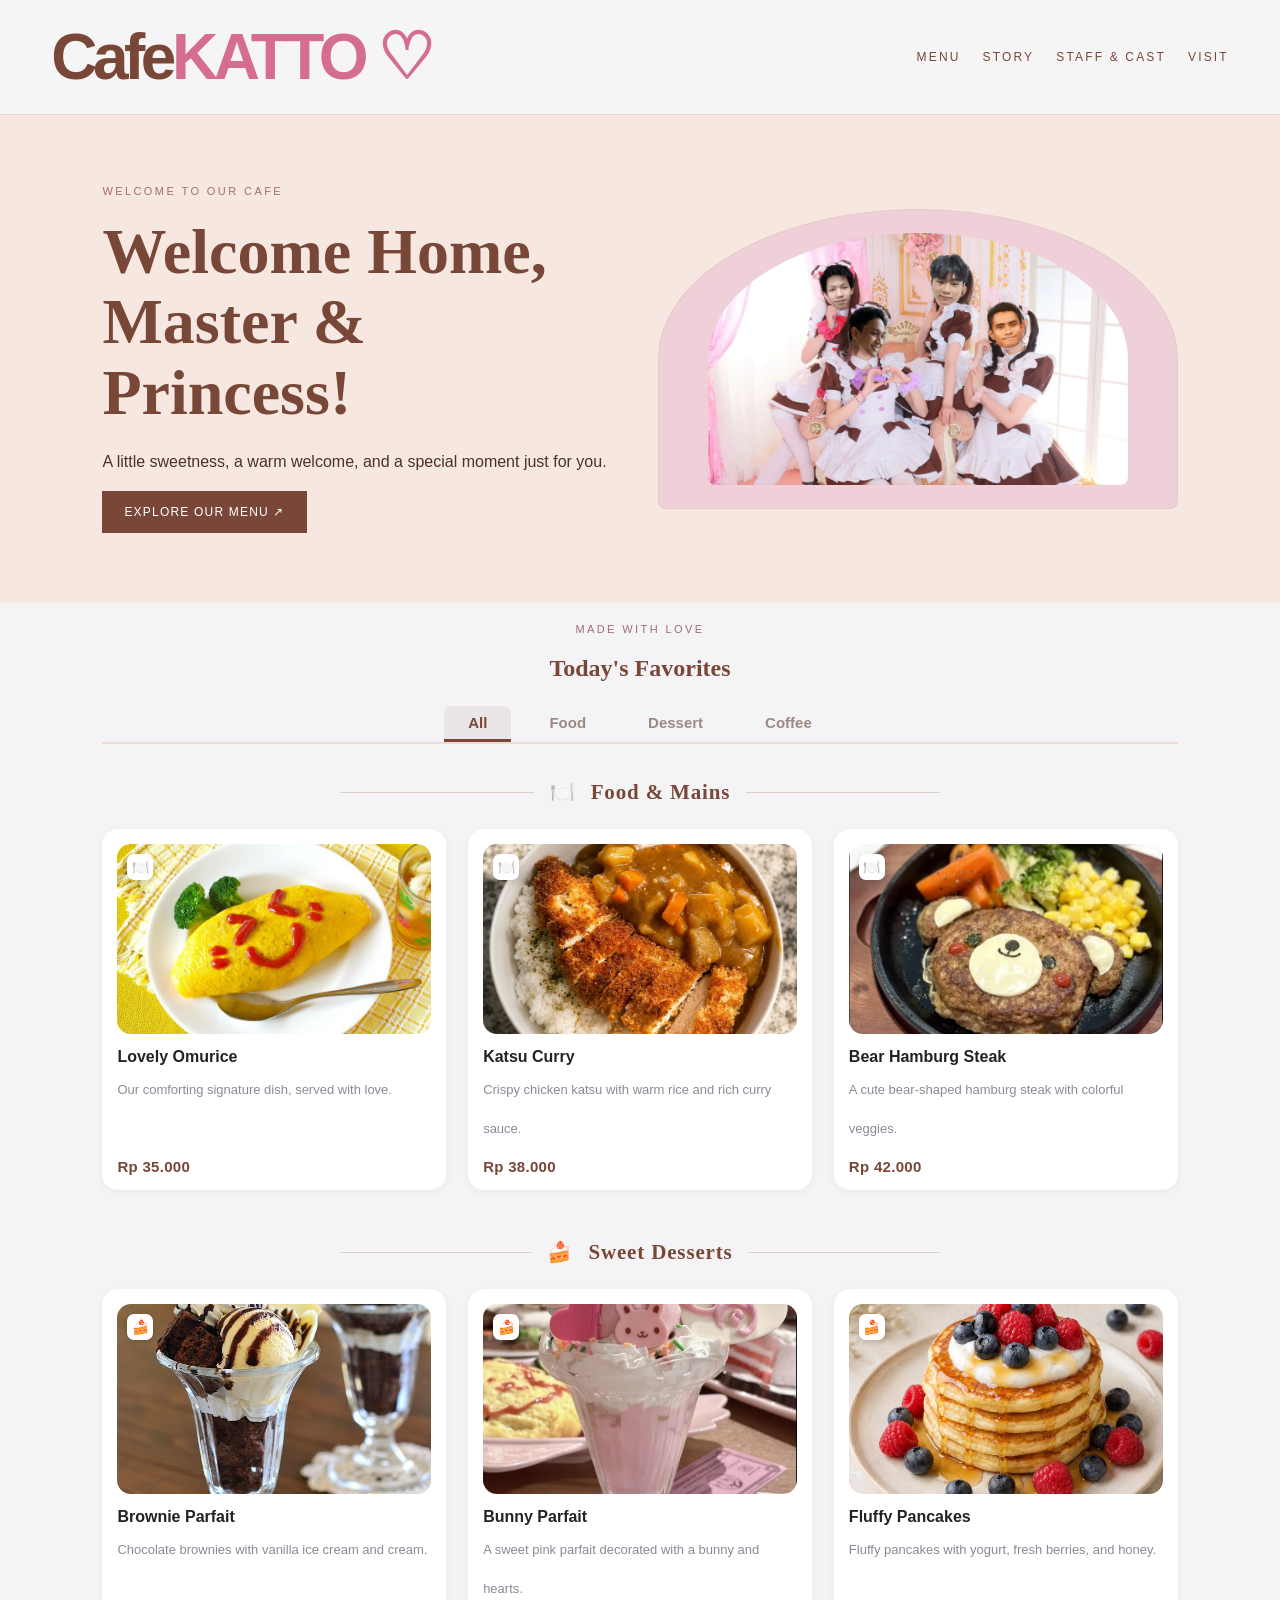
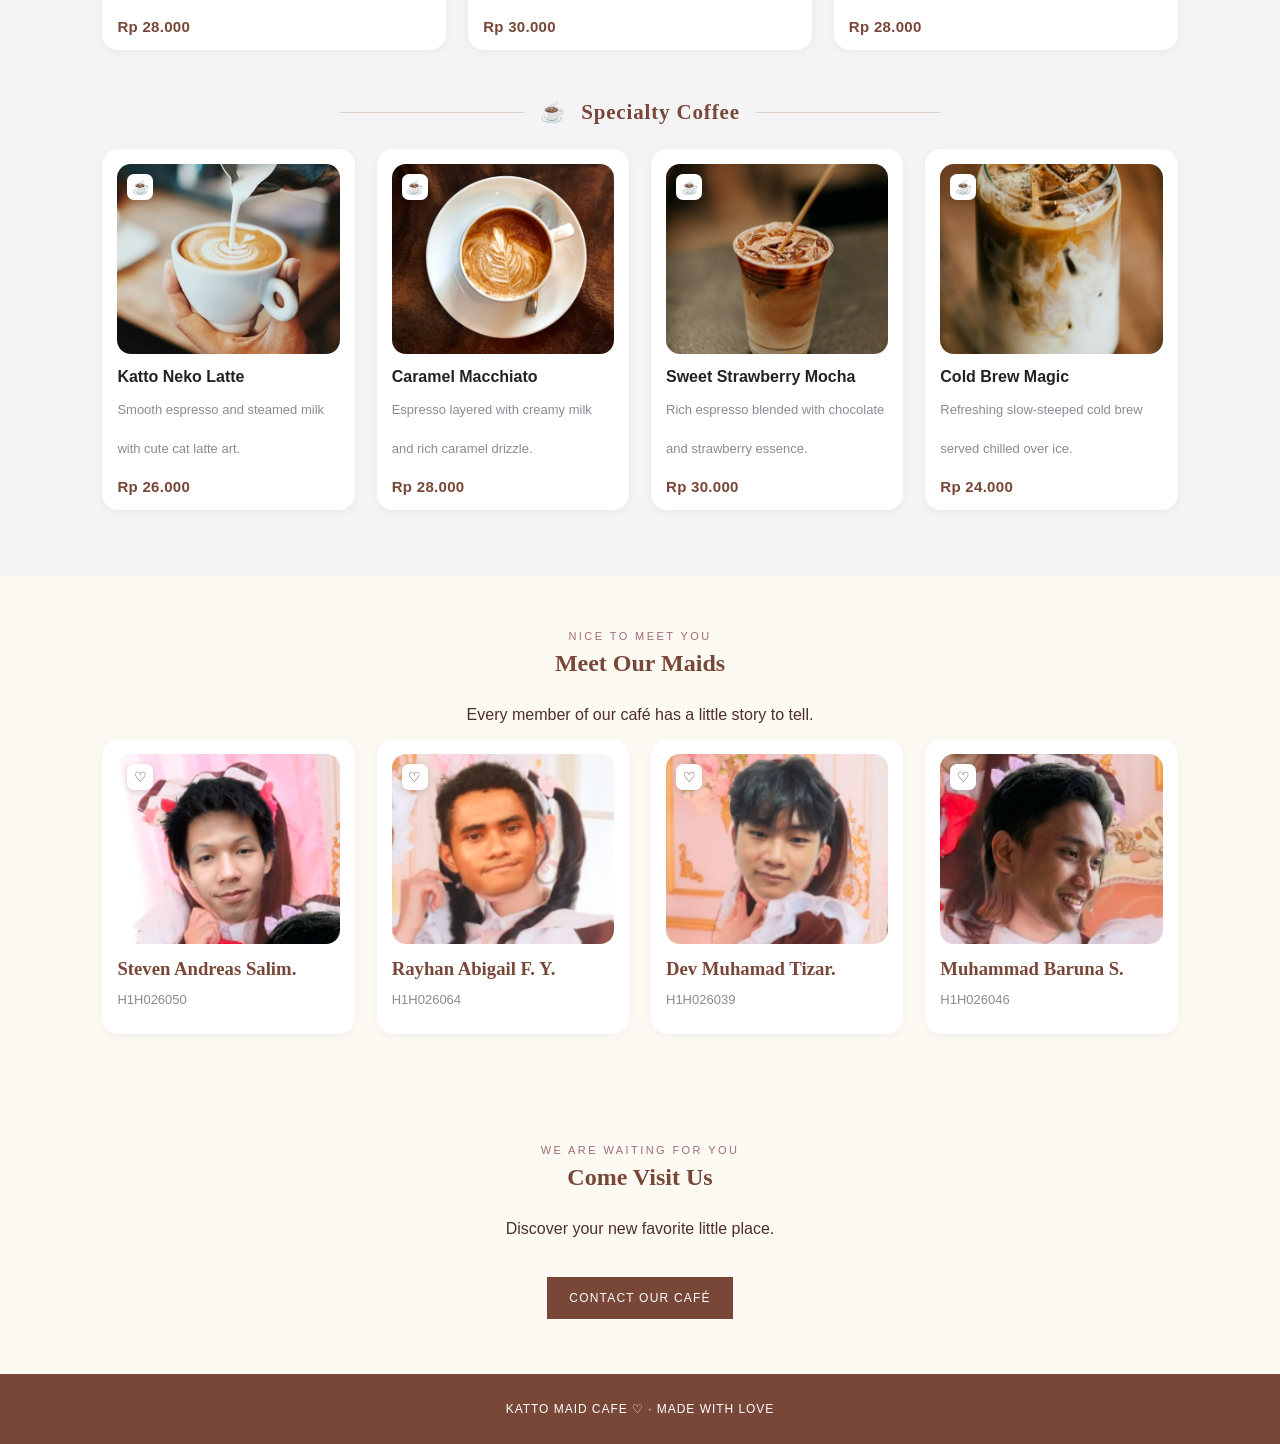
==== commit d2130bf6: "Pisahkan menu per kategori, tambah harga dan menu kopi" ====
--- a/index.html
+++ b/index.html
@@ -42,72 +42,167 @@
         <div class="eyebrow">Made with love</div>
         <h2>Today's Favorites</h2>
 
-        <div class="menu-grid">
-          <article class="menu-item">
-            <div class="menu-item-img">
-              <span class="menu-badge">🍽️</span>
-              <img src="img/omurice.jpg" alt="Omurice" />
-            </div>
-            <h3 class="menu-name">Lovely Omurice</h3>
-            <p2 class="menu-desc">
-              Our comforting signature dish, served with love.
-            </p2>
-          </article>
-
-          <article class="menu-item">
-            <div class="menu-item-img">
-              <span class="menu-badge">🍽️</span>
-              <img src="img/katsu-curry.jpg" alt="Katsu Curry" />
-            </div>
-            <h3 class="menu-name">Katsu Curry</h3>
-            <p2 class="menu-desc">
-              Crispy chicken katsu with warm rice and rich curry sauce.
-            </p2>
-          </article>
-
-          <article class="menu-item">
-            <div class="menu-item-img">
-              <span class="menu-badge">🍽️</span>
-              <img src="img/hamburg-steak.png" alt="Bear Hamburg Steak" />
-            </div>
-            <h3 class="menu-name">Bear Hamburg Steak</h3>
-            <p2 class="menu-desc">
-              A cute bear-shaped hamburg steak with colorful veggies.
-            </p2>
-          </article>
-
-          <article class="menu-item">
-            <div class="menu-item-img">
-              <span class="menu-badge">🍰</span>
-              <img src="img/brownie-parfait.jpg" alt="Brownie Parfait" />
-            </div>
-            <h3 class="menu-name">Brownie Parfait</h3>
-            <p2 class="menu-desc">
-              Chocolate brownies with vanilla ice cream and cream.
-            </p2>
-          </article>
-
-          <article class="menu-item">
-            <div class="menu-item-img">
-              <span class="menu-badge">🍰</span>
-              <img src="img/bunny-parfait.jpg" alt="Bunny Parfait" />
-            </div>
-            <h3 class="menu-name">Bunny Parfait</h3>
-            <p2 class="menu-desc">
-              A sweet pink parfait decorated with a bunny and hearts.
-            </p2>
-          </article>
-
-          <article class="menu-item">
-            <div class="menu-item-img">
-              <span class="menu-badge">🍰</span>
-              <img src="img/pancakes.jpg" alt="Fluffy Pancakes" />
-            </div>
-            <h3 class="menu-name">Fluffy Pancakes</h3>
-            <p2 class="menu-desc">
-              Fluffy pancakes with yogurt, fresh berries, and honey.
-            </p2>
-          </article>
+        <div class="menu-tabs">
+          <button type="button" class="menu-tab active" data-tab="all">All</button>
+          <button type="button" class="menu-tab" data-tab="food">Food</button>
+          <button type="button" class="menu-tab" data-tab="dessert">Dessert</button>
+          <button type="button" class="menu-tab" data-tab="coffee">Coffee</button>
+        </div>
+
+        <!-- Category: Food -->
+        <div class="menu-category-group" data-category="food">
+          <div class="category-header">
+            <span class="category-line"></span>
+            <span class="category-icon">🍽️</span>
+            <h3 class="category-title">Food & Mains</h3>
+            <span class="category-line"></span>
+          </div>
+
+          <div class="menu-grid">
+            <article class="menu-item">
+              <div class="menu-item-img">
+                <span class="menu-badge">🍽️</span>
+                <img src="img/omurice.jpg" alt="Lovely Omurice" />
+              </div>
+              <h3 class="menu-name">Lovely Omurice</h3>
+              <p class="menu-desc">
+                Our comforting signature dish, served with love.
+              </p>
+              <span class="menu-price">Rp 35.000</span>
+            </article>
+
+            <article class="menu-item">
+              <div class="menu-item-img">
+                <span class="menu-badge">🍽️</span>
+                <img src="img/katsu-curry.jpg" alt="Katsu Curry" />
+              </div>
+              <h3 class="menu-name">Katsu Curry</h3>
+              <p class="menu-desc">
+                Crispy chicken katsu with warm rice and rich curry sauce.
+              </p>
+              <span class="menu-price">Rp 38.000</span>
+            </article>
+
+            <article class="menu-item">
+              <div class="menu-item-img">
+                <span class="menu-badge">🍽️</span>
+                <img src="img/hamburg-steak.png" alt="Bear Hamburg Steak" />
+              </div>
+              <h3 class="menu-name">Bear Hamburg Steak</h3>
+              <p class="menu-desc">
+                A cute bear-shaped hamburg steak with colorful veggies.
+              </p>
+              <span class="menu-price">Rp 42.000</span>
+            </article>
+          </div>
+        </div>
+
+        <!-- Category: Dessert -->
+        <div class="menu-category-group" data-category="dessert">
+          <div class="category-header">
+            <span class="category-line"></span>
+            <span class="category-icon">🍰</span>
+            <h3 class="category-title">Sweet Desserts</h3>
+            <span class="category-line"></span>
+          </div>
+
+          <div class="menu-grid">
+            <article class="menu-item">
+              <div class="menu-item-img">
+                <span class="menu-badge">🍰</span>
+                <img src="img/brownie-parfait.jpg" alt="Brownie Parfait" />
+              </div>
+              <h3 class="menu-name">Brownie Parfait</h3>
+              <p class="menu-desc">
+                Chocolate brownies with vanilla ice cream and cream.
+              </p>
+              <span class="menu-price">Rp 28.000</span>
+            </article>
+
+            <article class="menu-item">
+              <div class="menu-item-img">
+                <span class="menu-badge">🍰</span>
+                <img src="img/bunny-parfait.jpg" alt="Bunny Parfait" />
+              </div>
+              <h3 class="menu-name">Bunny Parfait</h3>
+              <p class="menu-desc">
+                A sweet pink parfait decorated with a bunny and hearts.
+              </p>
+              <span class="menu-price">Rp 30.000</span>
+            </article>
+
+            <article class="menu-item">
+              <div class="menu-item-img">
+                <span class="menu-badge">🍰</span>
+                <img src="img/pancakes.jpg" alt="Fluffy Pancakes" />
+              </div>
+              <h3 class="menu-name">Fluffy Pancakes</h3>
+              <p class="menu-desc">
+                Fluffy pancakes with yogurt, fresh berries, and honey.
+              </p>
+              <span class="menu-price">Rp 28.000</span>
+            </article>
+          </div>
+        </div>
+
+        <!-- Category: Coffee -->
+        <div class="menu-category-group" data-category="coffee">
+          <div class="category-header">
+            <span class="category-line"></span>
+            <span class="category-icon">☕</span>
+            <h3 class="category-title">Specialty Coffee</h3>
+            <span class="category-line"></span>
+          </div>
+
+          <div class="menu-grid">
+            <article class="menu-item">
+              <div class="menu-item-img">
+                <span class="menu-badge">☕</span>
+                <img src="img/latte.jpg" alt="Katto Neko Latte" />
+              </div>
+              <h3 class="menu-name">Katto Neko Latte</h3>
+              <p class="menu-desc">
+                Smooth espresso and steamed milk with cute cat latte art.
+              </p>
+              <span class="menu-price">Rp 26.000</span>
+            </article>
+
+            <article class="menu-item">
+              <div class="menu-item-img">
+                <span class="menu-badge">☕</span>
+                <img src="img/caramel-macchiato.jpg" alt="Caramel Macchiato" />
+              </div>
+              <h3 class="menu-name">Caramel Macchiato</h3>
+              <p class="menu-desc">
+                Espresso layered with creamy milk and rich caramel drizzle.
+              </p>
+              <span class="menu-price">Rp 28.000</span>
+            </article>
+
+            <article class="menu-item">
+              <div class="menu-item-img">
+                <span class="menu-badge">☕</span>
+                <img src="img/mocha.jpg" alt="Sweet Strawberry Mocha" />
+              </div>
+              <h3 class="menu-name">Sweet Strawberry Mocha</h3>
+              <p class="menu-desc">
+                Rich espresso blended with chocolate and strawberry essence.
+              </p>
+              <span class="menu-price">Rp 30.000</span>
+            </article>
+
+            <article class="menu-item">
+              <div class="menu-item-img">
+                <span class="menu-badge">☕</span>
+                <img src="img/cold-brew.jpg" alt="Cold Brew Magic" />
+              </div>
+              <h3 class="menu-name">Cold Brew Magic</h3>
+              <p class="menu-desc">
+                Refreshing slow-steeped cold brew served chilled over ice.
+              </p>
+              <span class="menu-price">Rp 24.000</span>
+            </article>
+          </div>
         </div>
       </section>
       <!-- menu section end -->
@@ -116,46 +211,45 @@
         <div class="eyebrow">Nice to meet you</div>
         <h2>Meet Our Maids</h2>
         <p>Every member of our café has a little story to tell.</p>
-      </section>
-
-      <div class="staff-grid">
-    <article class="menu-item">
-      <div class="menu-item-img">
-        <span class="menu-badge">♡</span>
-        <img src="img/stipen.png" alt="Nama 1" />
-      </div>
-      <h3 class="menu-name">Steven Andreas Salim.</h3>
-      <p class="menu-desc">H1H026050</p>
-    </article>
-
-    <article class="menu-item">
-      <div class="menu-item-img">
-        <span class="menu-badge">♡</span>
-        <img src="img/ambando.png" alt="Nama 2" />
-      </div>
-      <h3 class="menu-name">Rayhan Abigail F. Y.</h3>
-      <p class="menu-desc">H1H026064</p>
-    </article>
-
-    <article class="menu-item">
-      <div class="menu-item-img">
-        <span class="menu-badge">♡</span>
-        <img src="img/dev.png" alt="Nama 3" />
-      </div>
-      <h3 class="menu-name">Dev Muhamad Tizar.</h3>
-      <p class="menu-desc">H1H026039</p>
-    </article>
-
-    <article class="menu-item">
-      <div class="menu-item-img">
-        <span class="menu-badge">♡</span>
-        <img src="img/baruna.png" alt="Nama 4" />
-      </div>
-      <h3 class="menu-name">Muhammad Baruna S.</h3>
-      <p class="menu-desc">H1H026046</p>
-    </article>
-  </div>
-</section>
+
+        <div class="staff-grid">
+          <article class="menu-item">
+            <div class="menu-item-img">
+              <span class="menu-badge">♡</span>
+              <img src="img/stipen.png" alt="Nama 1" />
+            </div>
+            <h3 class="menu-name">Steven Andreas Salim.</h3>
+            <p class="menu-desc">H1H026050</p>
+          </article>
+
+          <article class="menu-item">
+            <div class="menu-item-img">
+              <span class="menu-badge">♡</span>
+              <img src="img/ambando.png" alt="Nama 2" />
+            </div>
+            <h3 class="menu-name">Rayhan Abigail F. Y.</h3>
+            <p class="menu-desc">H1H026064</p>
+          </article>
+
+          <article class="menu-item">
+            <div class="menu-item-img">
+              <span class="menu-badge">♡</span>
+              <img src="img/dev.png" alt="Nama 3" />
+            </div>
+            <h3 class="menu-name">Dev Muhamad Tizar.</h3>
+            <p class="menu-desc">H1H026039</p>
+          </article>
+
+          <article class="menu-item">
+            <div class="menu-item-img">
+              <span class="menu-badge">♡</span>
+              <img src="img/baruna.png" alt="Nama 4" />
+            </div>
+            <h3 class="menu-name">Muhammad Baruna S.</h3>
+            <p class="menu-desc">H1H026046</p>
+          </article>
+        </div>
+      </section>
 
       <section class="content" id="visit">
         <div class="eyebrow">We are waiting for you</div>
@@ -166,5 +260,25 @@
     </main>
 
     <footer>KATTO MAID CAFE ♡ · MADE WITH LOVE</footer>
+    <script>
+      const tabs = document.querySelectorAll('.menu-tab');
+      const categoryGroups = document.querySelectorAll('.menu-category-group');
+
+      tabs.forEach((tab) => {
+        tab.addEventListener('click', () => {
+          tabs.forEach((t) => t.classList.remove('active'));
+          tab.classList.add('active');
+
+          const selected = tab.getAttribute('data-tab');
+          categoryGroups.forEach((group) => {
+            if (selected === 'all' || group.getAttribute('data-category') === selected) {
+              group.style.display = 'block';
+            } else {
+              group.style.display = 'none';
+            }
+          });
+        });
+      });
+    </script>
   </body>
 </html>
--- a/style.css
+++ b/style.css
@@ -311,38 +311,82 @@
 
 .menu-tabs {
   display: flex;
-  gap: 26px;
+  justify-content: center;
+  flex-wrap: wrap;
+  gap: 14px;
   max-width: 1100px;
-  margin: 28px auto 26px;
-  border-bottom: 1px solid #e0e0e6;
+  margin: 20px auto 36px;
+  border-bottom: 2px solid #ecdcd4;
+  padding-bottom: 2px;
 }
 
 .menu-tab {
-  margin-bottom: -1px;
-  padding: 0 2px 10px;
+  margin-bottom: -2px;
+  padding: 8px 24px;
   border: 0;
-  border-bottom: 2px solid transparent;
+  border-bottom: 3px solid transparent;
   background: none;
-  color: #9a9aa6;
+  color: #9c8a82;
   font: inherit;
-  font-size: 14px;
+  font-size: 15px;
   font-weight: 600;
   cursor: pointer;
-  transition: 0.2s;
+  border-radius: 8px 8px 0 0;
+  transition: all 0.25s ease;
 }
 
 .menu-tab:hover {
-  color: #222;
+  color: var(--brown);
+  background: rgba(120, 71, 56, 0.06);
 }
 
 .menu-tab.active {
-  border-bottom-color: #222;
-  color: #222;
+  border-bottom-color: var(--brown);
+  color: var(--brown);
+  font-weight: 700;
+  background: rgba(120, 71, 56, 0.08);
+}
+
+.menu-category-group {
+  margin-bottom: 50px;
+  animation: fadeIn 0.35s ease;
+}
+
+.menu-category-group:last-child {
+  margin-bottom: 10px;
+}
+
+.category-header {
+  display: flex;
+  align-items: center;
+  justify-content: center;
+  gap: 16px;
+  max-width: 600px;
+  margin: 0 auto 24px;
+}
+
+.category-line {
+  flex: 1;
+  height: 1.5px;
+  background: #dfcfc7;
+}
+
+.category-icon {
+  font-size: 20px;
+}
+
+.category-title {
+  color: var(--brown);
+  font-family: Georgia, serif;
+  font-size: 21px;
+  font-weight: 700;
+  letter-spacing: 0.04em;
+  white-space: nowrap;
 }
 
 .menu-grid {
   display: grid;
-  grid-template-columns: repeat(auto-fit, minmax(260px, 1fr));
+  grid-template-columns: repeat(auto-fit, minmax(240px, 1fr));
   gap: 22px;
   max-width: 1100px;
   margin: 0 auto;
@@ -416,6 +460,26 @@
   color: #8a8a96;
   font-size: 13px;
   line-height: 1.6;
+}
+
+.menu-price {
+  margin-top: auto;
+  padding-top: 10px;
+  font-size: 15px;
+  font-weight: 700;
+  color: var(--brown);
+  letter-spacing: 0.02em;
+}
+
+@keyframes fadeIn {
+  from {
+    opacity: 0;
+    transform: translateY(8px);
+  }
+  to {
+    opacity: 1;
+    transform: translateY(0);
+  }
 }
 
 #menu .cards {
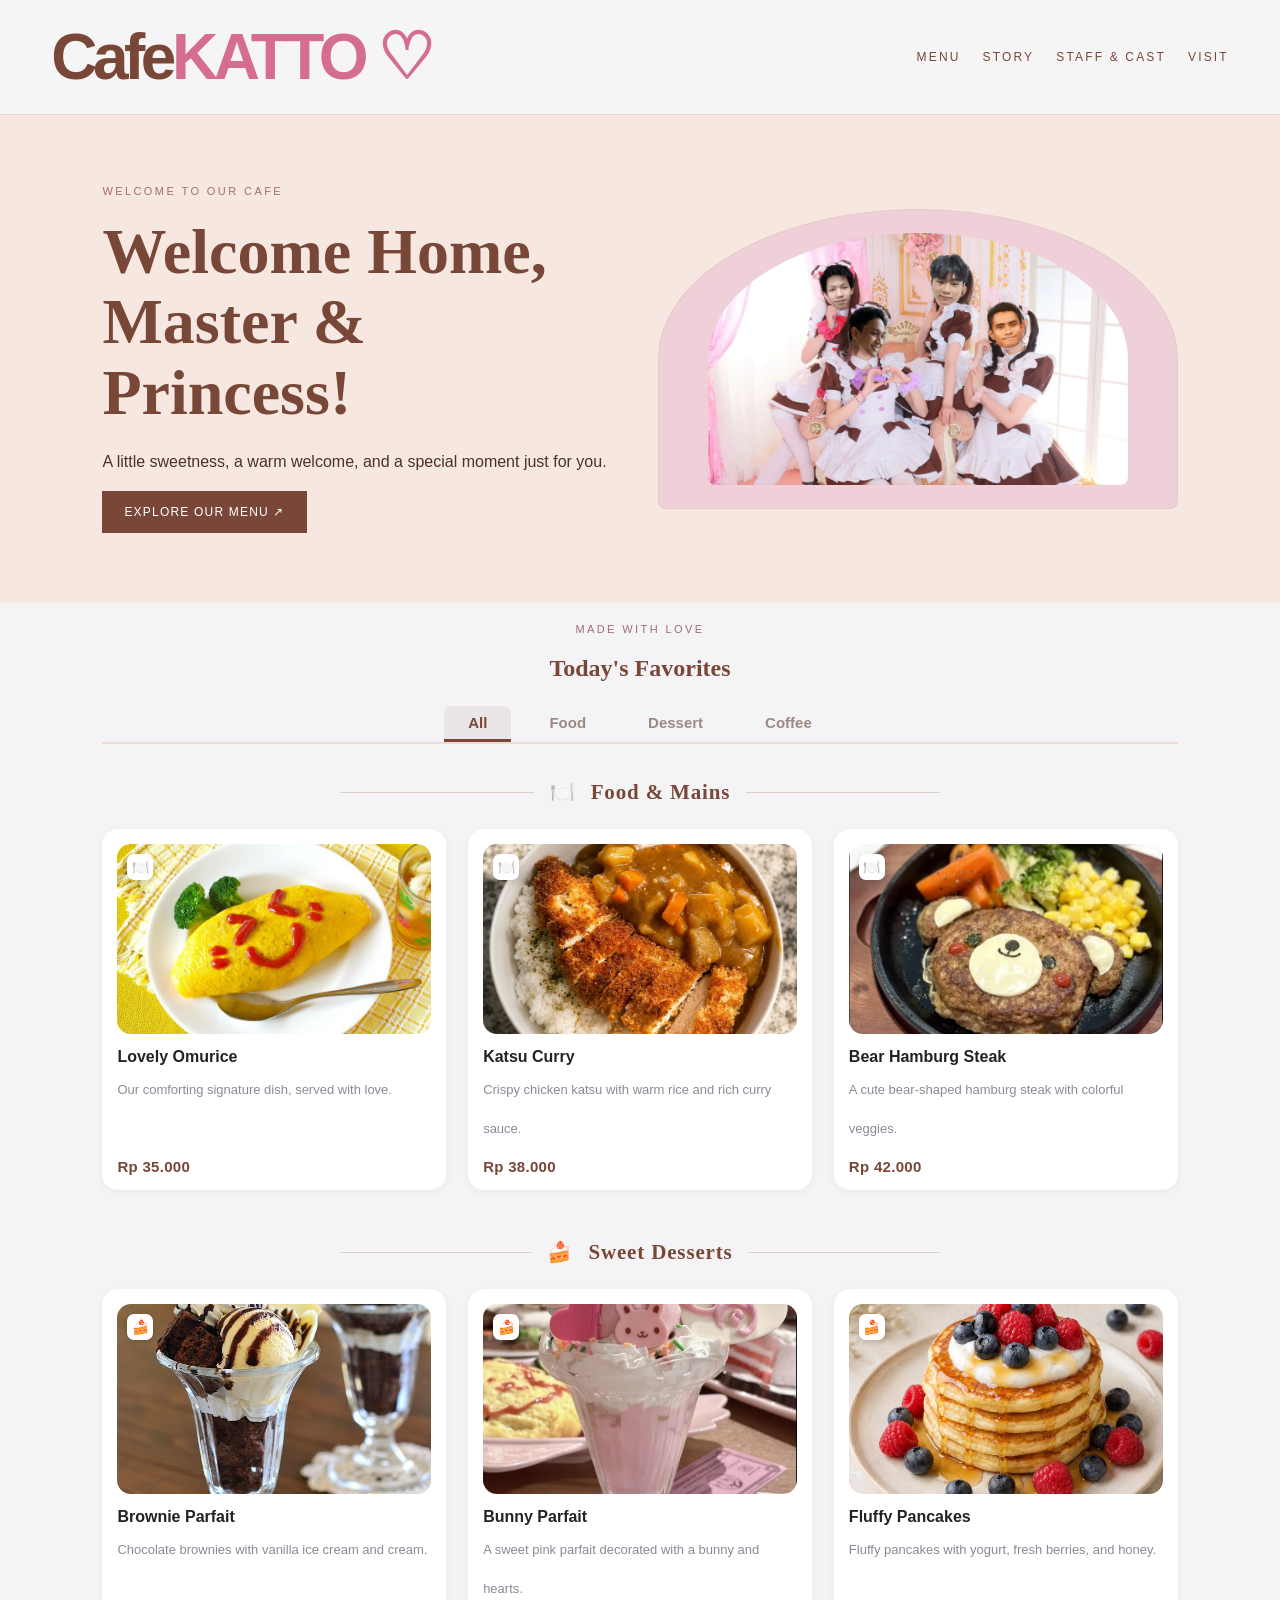
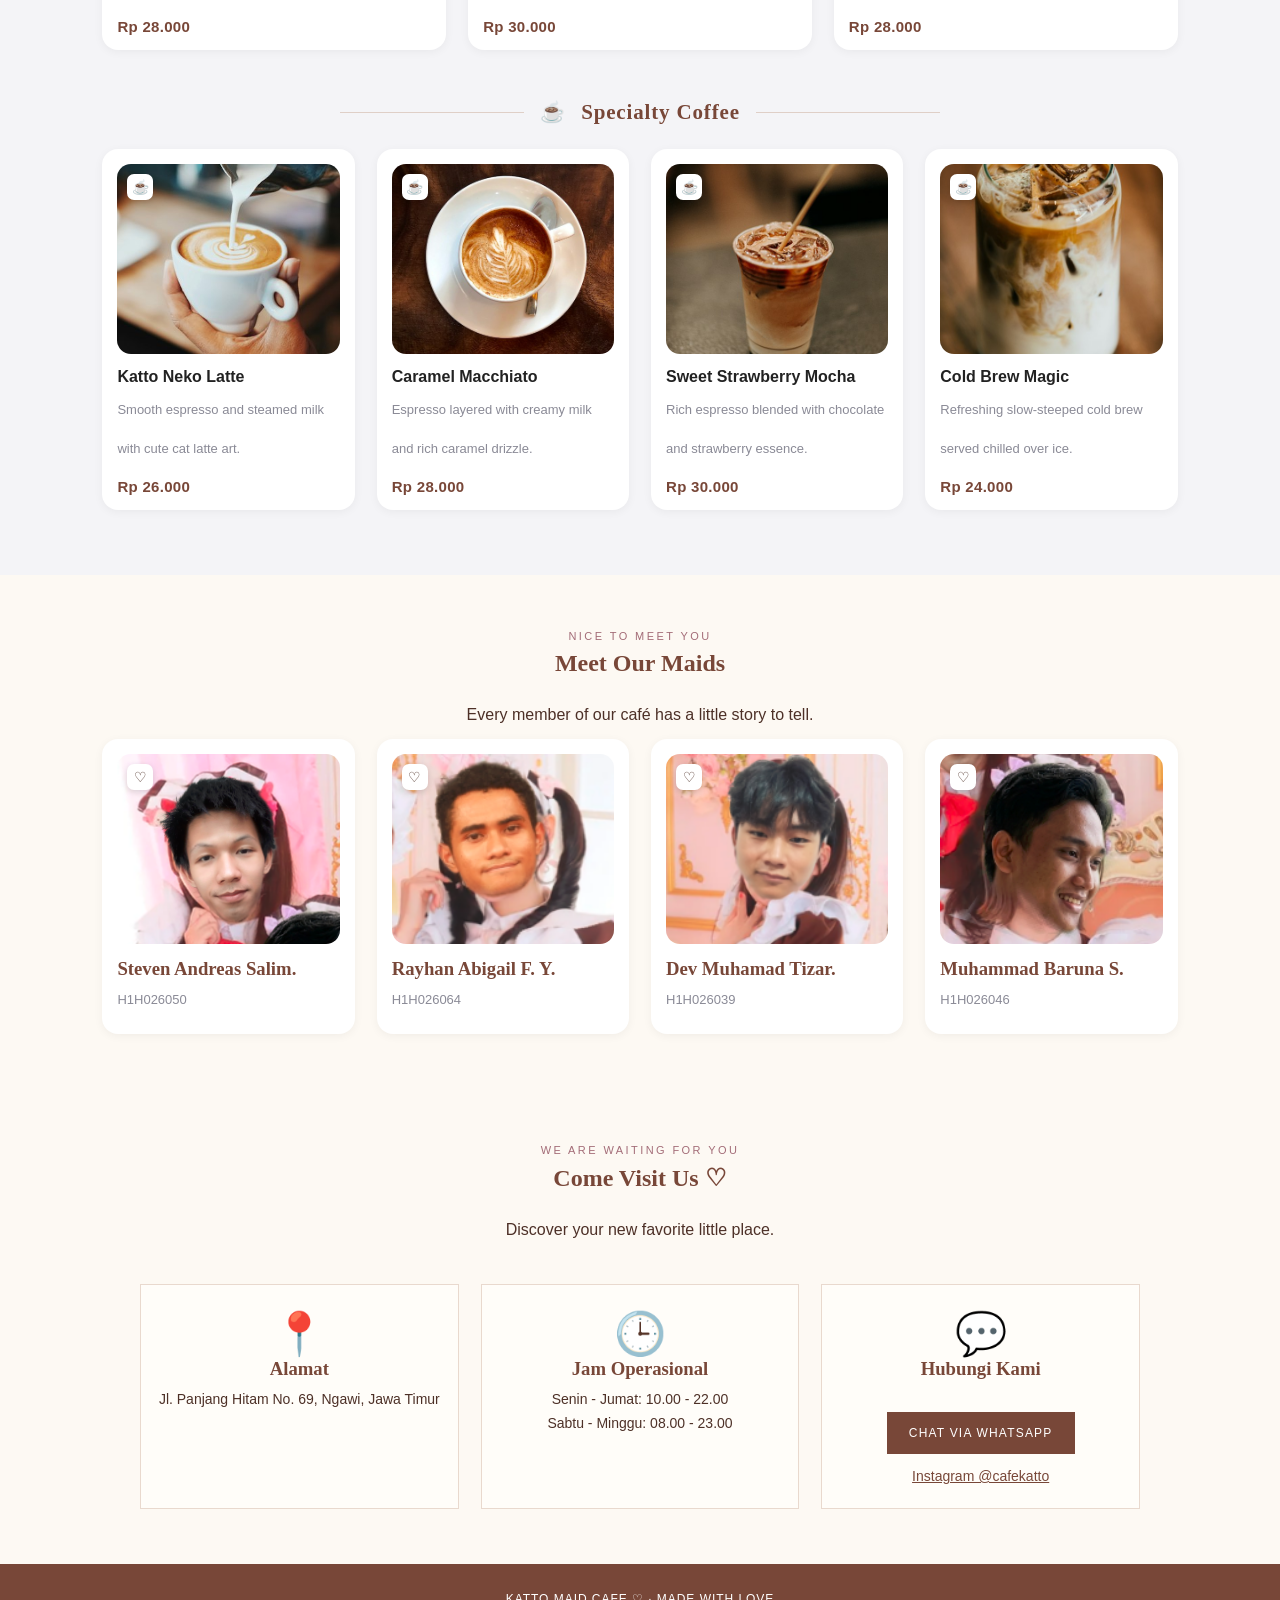
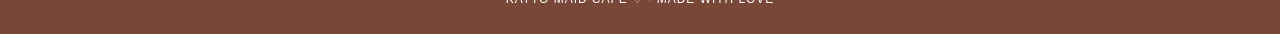
==== commit 26f40b14: "feat: add contact section (address, hours, WhatsApp, Instagram)" ====
--- a/index.html
+++ b/index.html
@@ -3,7 +3,7 @@
   <head>
     <meta charset="UTF-8" />
     <meta name="viewport" content="width=device-width, initial-scale=1" />
-    <title>Cafe KATTO — Maid Cafe</title>
+    <title>Cafe KATTO — Maid Cafe</title>
     <link rel="stylesheet" href="style.css" />
   </head>
   <body>
@@ -251,12 +251,31 @@
         </div>
       </section>
 
-      <section class="content" id="visit">
-        <div class="eyebrow">We are waiting for you</div>
-        <h2>Come Visit Us </h2>
-        <p>Discover your new favorite little place.</p>
-        <a class="button" href="mailto:hello@example.com">CONTACT OUR CAFÉ</a>
-      </section>
+    <section class="content" id="visit">
+      <div class="eyebrow">We are waiting for you</div>
+      <h2>Come Visit Us ♡</h2>
+      <p>Discover your new favorite little place.</p>
+
+      <div class="cards">
+        <article class="card">
+          <div class="icon">📍</div>
+          <h3>Alamat</h3>
+          <p>Jl. Panjang Hitam No. 69, Ngawi, Jawa Timur</p>
+        </article>
+        <article class="card">
+          <div class="icon">🕒</div>
+          <h3>Jam Operasional</h3>
+          <p>Senin - Jumat: 10.00 - 22.00</p>
+          <p>Sabtu - Minggu: 08.00 - 23.00</p>
+        </article>
+        <article class="card">
+          <div class="icon">💬</div>
+          <h3>Hubungi Kami</h3>
+          <a class="button" href="https://wa.me/6282325338691" target="_blank" rel="noopener">CHAT VIA WHATSAPP</a>
+          <a class="contact-link" href="https://instagram.com/cafekatto" target="_blank" rel="noopener">Instagram @cafekatto</a>
+        </article>
+      </div>
+    </section>
     </main>
 
     <footer>KATTO MAID CAFE ♡ · MADE WITH LOVE</footer>
--- a/style.css
+++ b/style.css
@@ -567,6 +567,26 @@
 
 /* Contact Section-dev.tizar */
 
+/* Contact Section-baruna */
+.contact-link {
+  display: block;
+  margin-top: 14px;
+  font-size: 14px;
+  color: var(--brown);
+  text-decoration: underline;
+}
+
+.contact-link:hover { color: #d56e8e; }
+
+#visit .cards {
+  grid-template-columns: repeat(auto-fit, minmax(220px, 1fr));
+  max-width: 1000px;
+  margin-left: auto;
+  margin-right: auto;
+}
+
+#visit .card p { line-height: 1.7; }
+
 /* ===================================================
    Footer Section
    =================================================== */
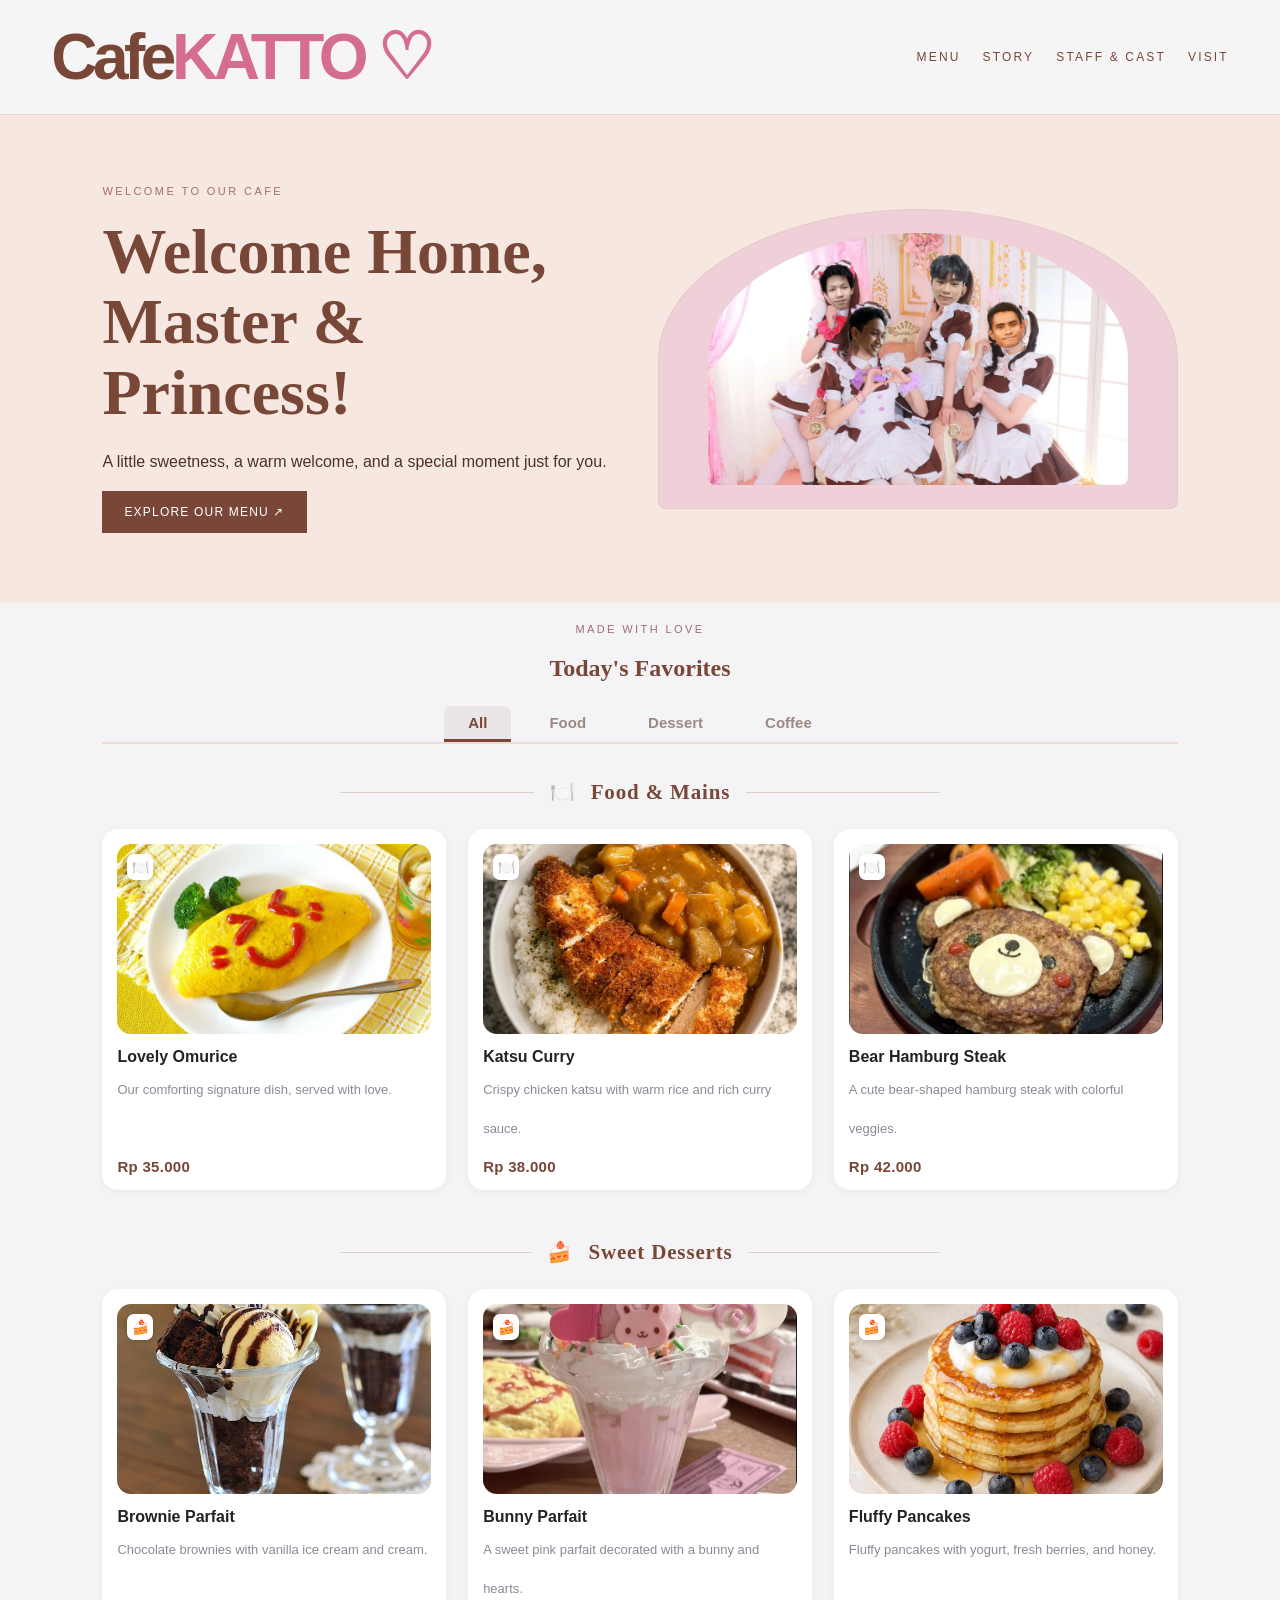
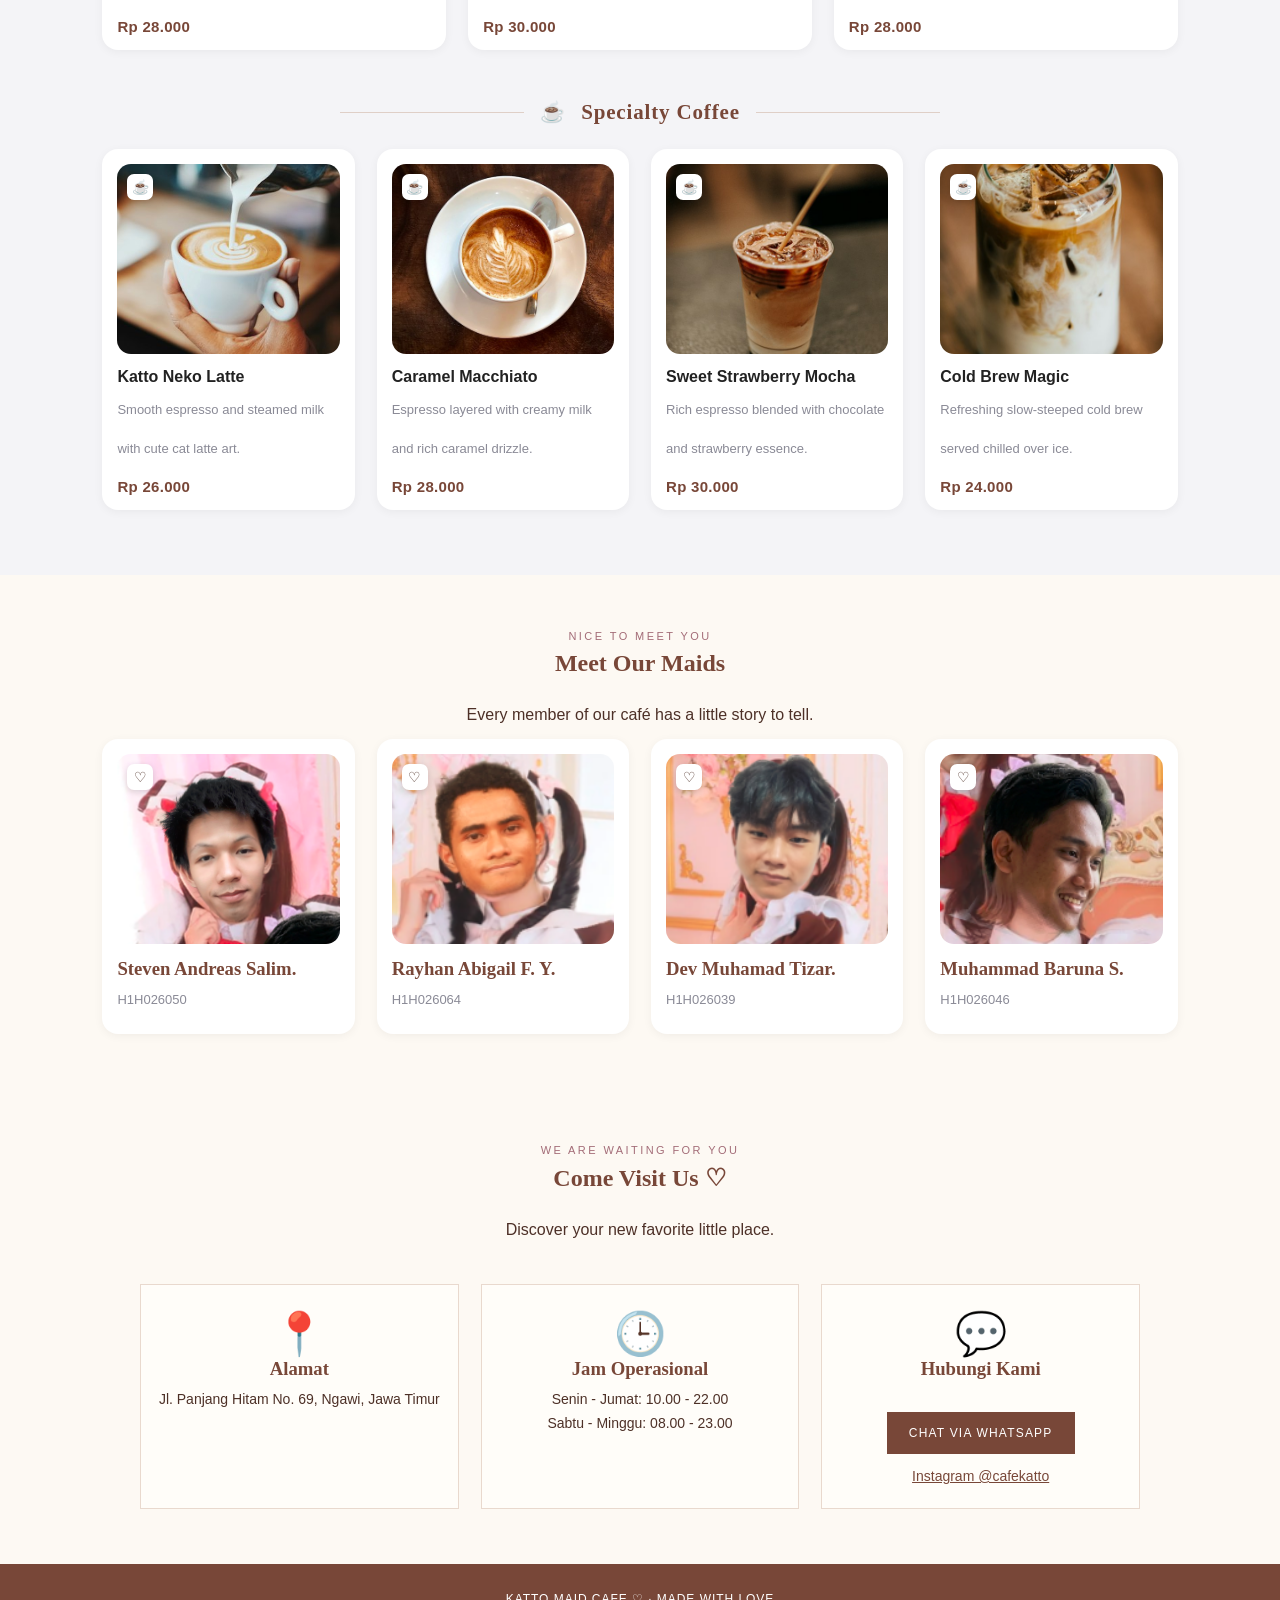
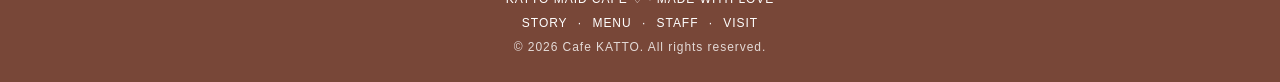
==== commit 0ae6ae27: "feat: add footer with section links" ====
--- a/index.html
+++ b/index.html
@@ -278,7 +278,16 @@
     </section>
     </main>
 
-    <footer>KATTO MAID CAFE ♡ · MADE WITH LOVE</footer>
+      <footer>
+    <p>KATTO MAID CAFE ♡ · MADE WITH LOVE</p>
+    <p class="footer-links">
+      <a href="#story">STORY</a> ·
+      <a href="#menu">MENU</a> ·
+      <a href="#staff">STAFF</a> ·
+      <a href="#visit">VISIT</a>
+    </p>
+    <p class="footer-small">&copy; 2026 Cafe KATTO. All rights reserved.</p>
+  </footer>
     <script>
       const tabs = document.querySelectorAll('.menu-tab');
       const categoryGroups = document.querySelectorAll('.menu-category-group');
--- a/style.css
+++ b/style.css
@@ -600,6 +600,21 @@
   letter-spacing: 0.08em;
 }
 
+.footer-links { margin-top: 10px; }
+
+.footer-links a {
+  margin: 0 6px;
+  color: white;
+}
+
+.footer-links a:hover { color: var(--pink); }
+
+.footer-small {
+  margin-top: 10px;
+  opacity: 0.8;
+}
+
+
 /* ===================================================
    Responsive Breakpoints
    =================================================== */
